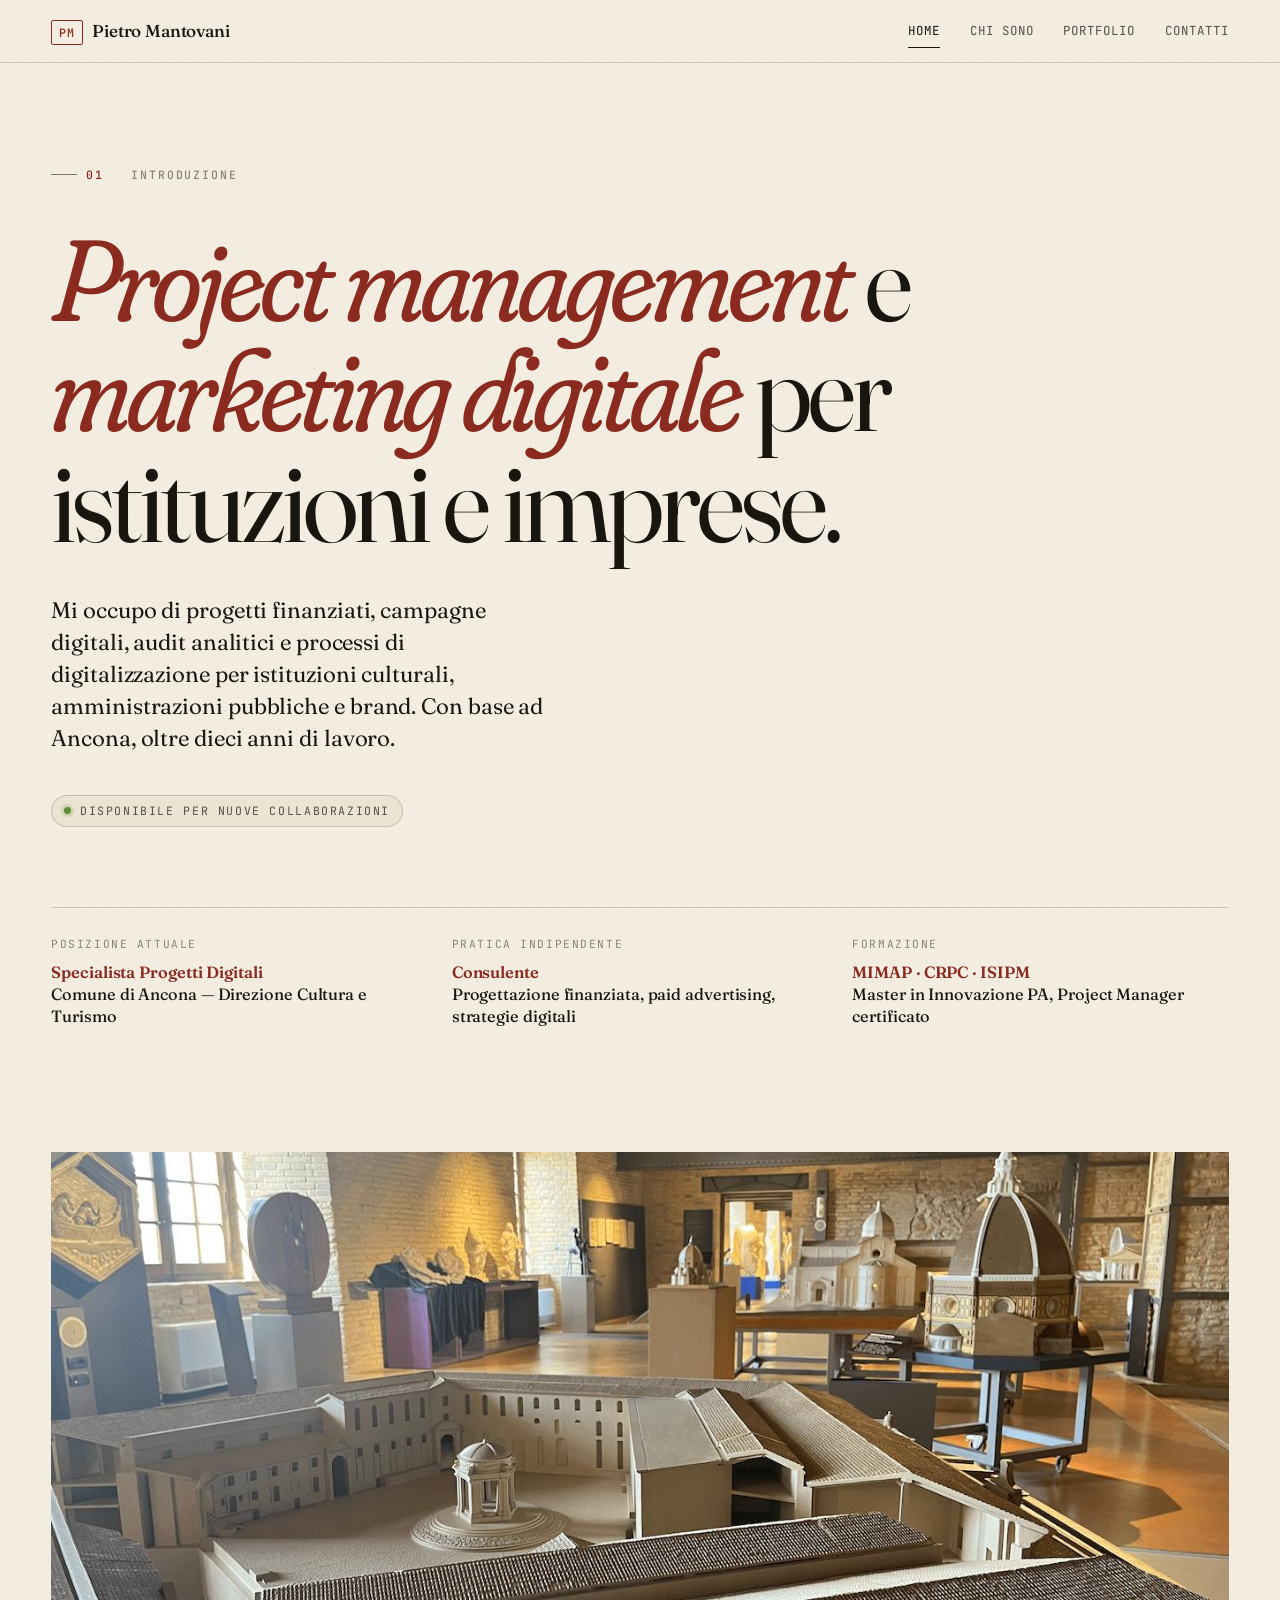
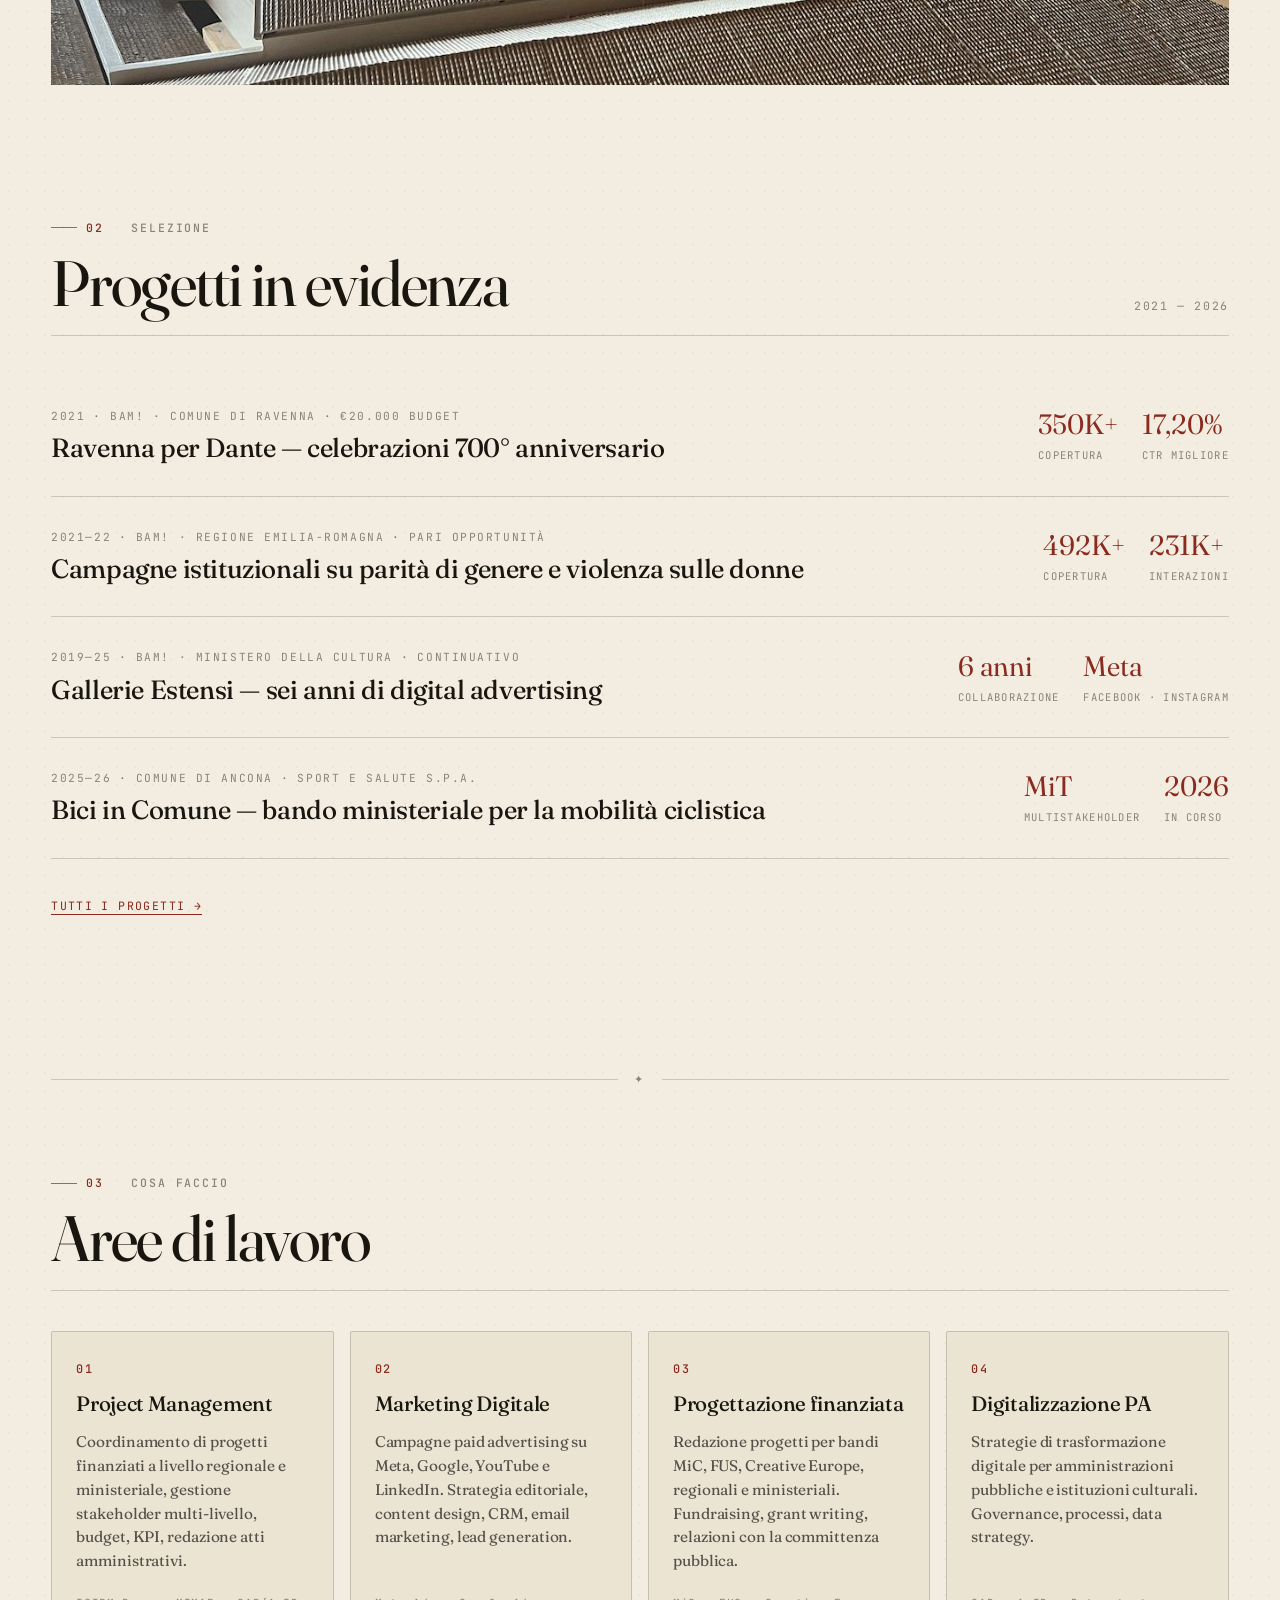
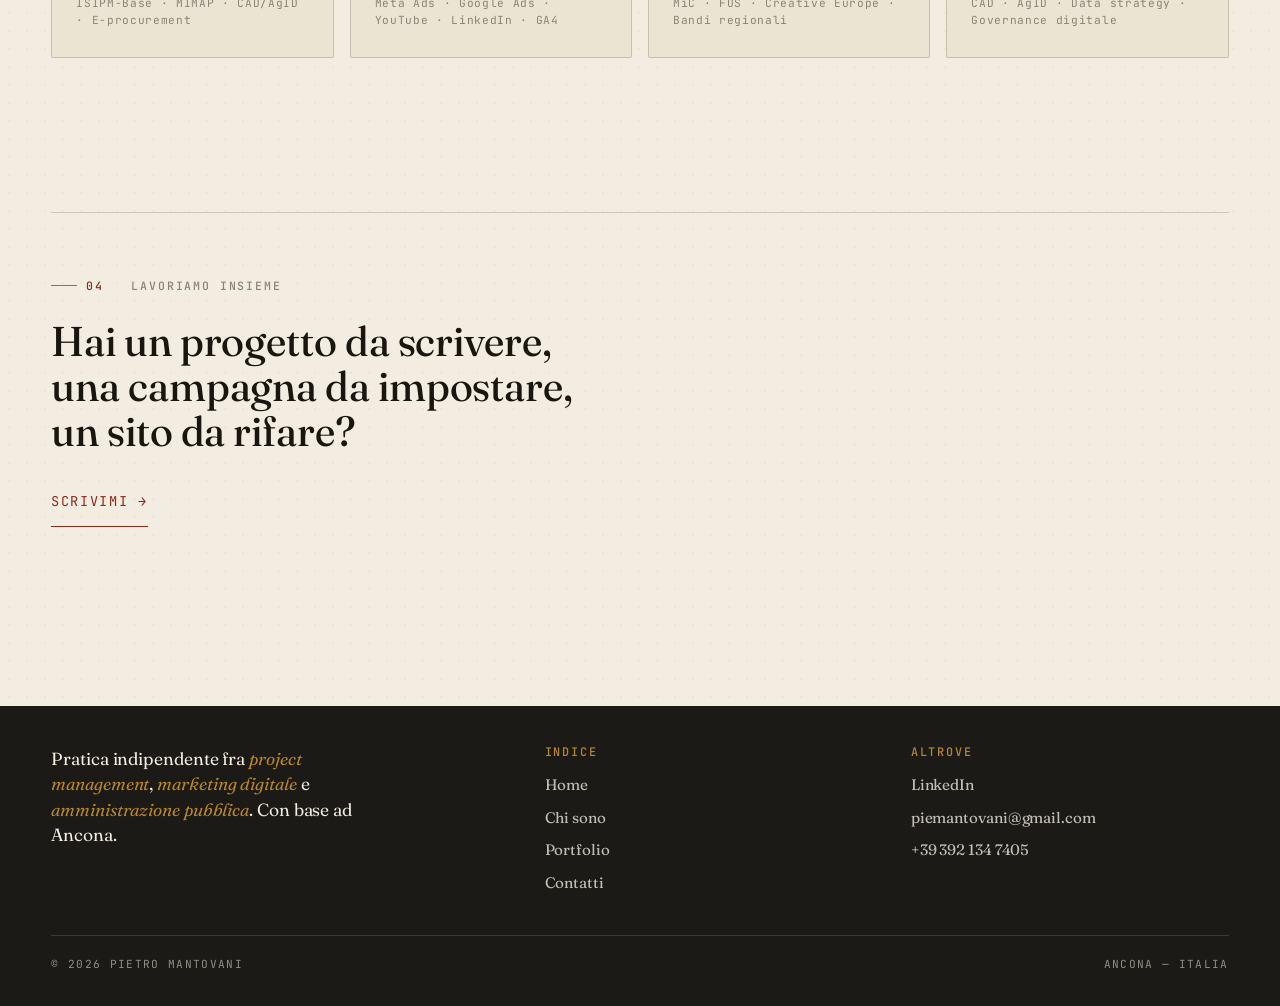
==== index.html @ d6695f5a "Update index.html" ====
<!doctype html>
<html lang="it">
<head>
  <meta charset="utf-8">
  <meta name="viewport" content="width=device-width, initial-scale=1">
  <title>Pietro Mantovani — Project Manager & Digital Marketing</title>
  <meta name="description" content="Project Manager (ISIPM) e specialista di marketing digitale per cultura e amministrazione pubblica. Progetti finanziati, paid advertising, digitalizzazione PA. Base ad Ancona.">
  <meta name="keywords" content="project manager, marketing digitale, progettazione finanziata, digitalizzazione PA, paid advertising, cultura, amministrazione pubblica, Ancona">
  <meta property="og:title" content="Pietro Mantovani — Project Manager & Digital Marketing">
  <meta property="og:description" content="Project management e marketing digitale per cultura e amministrazione pubblica.">
  <meta property="og:type" content="website">
  <link rel="stylesheet" href="style.css">
  <link rel="icon" href="data:image/svg+xml,%3Csvg xmlns='http://www.w3.org/2000/svg' viewBox='0 0 100 100'%3E%3Crect width='100' height='100' fill='%23F2EDE0'/%3E%3Ctext y='75' x='50' text-anchor='middle' font-size='70' font-family='serif' fill='%238B2A1F'%3EP%3C/text%3E%3C/svg%3E">
</head>
<body>

  <header class="site-header">
    <div class="nav-wrap">
      <a class="brand" href="index.html">
        <span class="brand-mark">PM</span>
        Pietro Mantovani
      </a>
      <button class="nav-toggle" aria-expanded="false" aria-controls="nav-list">Menu</button>
      <ul class="nav-list" id="nav-list">
        <li><a href="index.html">Home</a></li>
        <li><a href="chi-sono.html">Chi sono</a></li>
        <li><a href="portfolio.html">Portfolio</a></li>
        <li><a href="contatti.html">Contatti</a></li>
      </ul>
    </div>
  </header>

  <main>
    <section class="shell hero">
      <div class="hero-grid">
        <p class="eyebrow reveal"><span class="num">01</span> &nbsp; Introduzione</p>

        <h1 class="display-xl reveal" data-delay="1">
          <em>Project management</em> e <em>marketing digitale</em> 
          per istituzioni e imprese.
        </h1>

        <p class="lede reveal" data-delay="2">
          Mi occupo di progetti finanziati, campagne digitali, audit analitici
          e processi di digitalizzazione per istituzioni culturali, amministrazioni pubbliche e brand.
          Con base ad Ancona, oltre dieci anni di lavoro.
        </p>

        <div class="reveal" data-delay="3">
          <span class="status">
            <span class="dot" aria-hidden="true"></span>
            Disponibile per nuove collaborazioni
          </span>
        </div>

        <div class="hero-meta reveal" data-delay="4">
          <div class="cell">
            <span class="label">Posizione attuale</span>
            <span class="value">
              <strong>Specialista Progetti Digitali</strong><br>
              Comune di Ancona — Direzione Cultura e Turismo
            </span>
          </div>
          <div class="cell">
            <span class="label">Pratica indipendente</span>
            <span class="value">
              <strong>Consulente</strong><br>
              Progettazione finanziata, paid advertising, strategie digitali
            </span>
          </div>
          <div class="cell">
            <span class="label">Formazione</span>
            <span class="value">
              <strong>MIMAP · CRPC · ISIPM</strong><br>
              Master in Innovazione PA, Project Manager certificato
            </span>
          </div>
        </div>
      </div>
    </section>

    <!-- ADD: banda foto fra hero e progetti -->
    <section class="shell" style="padding-top:0; padding-bottom:0;">
      <figure class="photo-banner reveal">
        <!-- Quando hai la foto vera, sostituisci la <div> qui sotto con:
             <img src="img/ancona-banner.jpg"
                  alt="Ancona"
                  width="1600" height="533"
                  loading="lazy"> -->
        <img src="img/mole.jpg"
                  alt="Mole Vanvitelliana - Museo Omero"
                  width="1600" height="533"
                  loading="lazy">
      </figure>
    </section>
    <!-- /ADD -->

    <section class="shell">
      <div class="section-head reveal">
        <div>
          <p class="eyebrow"><span class="num">02</span> &nbsp; Selezione</p>
          <h2 class="display-l" style="margin-top:0.8rem;">Progetti in evidenza</h2>
        </div>
        <span class="right">2021 — 2026</span>
      </div>

      <div class="highlight-grid">
        <a class="highlight-card reveal" href="portfolio.html#ravenna-dante">
          <div class="info">
            <span class="label-row">
              <span>2021</span>
              <span>BAM! · Comune di Ravenna</span>
              <span>€20.000 budget</span>
            </span>
            <span class="h-title">Ravenna per Dante — celebrazioni 700° anniversario</span>
          </div>
          <div class="nums">
            <div><span class="num">350K+</span><span class="lbl">Copertura</span></div>
            <div><span class="num">17,20%</span><span class="lbl">CTR migliore</span></div>
          </div>
        </a>

        <a class="highlight-card reveal" href="portfolio.html#regione-er">
          <div class="info">
            <span class="label-row">
              <span>2021—22</span>
              <span>BAM! · Regione Emilia-Romagna</span>
              <span>Pari opportunità</span>
            </span>
            <span class="h-title">Campagne istituzionali su parità di genere e violenza sulle donne</span>
          </div>
          <div class="nums">
            <div><span class="num">492K+</span><span class="lbl">Copertura</span></div>
            <div><span class="num">231K+</span><span class="lbl">Interazioni</span></div>
          </div>
        </a>

        <a class="highlight-card reveal" href="portfolio.html#gallerie-estensi">
          <div class="info">
            <span class="label-row">
              <span>2019—25</span>
              <span>BAM! · Ministero della Cultura</span>
              <span>Continuativo</span>
            </span>
            <span class="h-title">Gallerie Estensi — sei anni di digital advertising</span>
          </div>
          <div class="nums">
            <div><span class="num">6&nbsp;anni</span><span class="lbl">Collaborazione</span></div>
            <div><span class="num">Meta</span><span class="lbl">Facebook · Instagram</span></div>
          </div>
        </a>

        <a class="highlight-card reveal" href="portfolio.html#bici-in-comune">
          <div class="info">
            <span class="label-row">
              <span>2025—26</span>
              <span>Comune di Ancona</span>
              <span>Sport e Salute S.p.A.</span>
            </span>
            <span class="h-title">Bici in Comune — bando ministeriale per la mobilità ciclistica</span>
          </div>
          <div class="nums">
            <div><span class="num">MiT</span><span class="lbl">Multistakeholder</span></div>
            <div><span class="num">2026</span><span class="lbl">In corso</span></div>
          </div>
        </a>
      </div>

      <p style="margin-top:2rem;" class="reveal">
        <a href="portfolio.html" class="proj-link">Tutti i progetti →</a>
      </p>
    </section>

    <div class="shell" style="padding-top:0;padding-bottom:0;">
      <div class="rule-ornament"><span>✦</span></div>
    </div>

    <section class="shell" style="padding-top:0;">
      <div class="section-head reveal">
        <div>
          <p class="eyebrow"><span class="num">03</span> &nbsp; Cosa faccio</p>
          <h2 class="display-l" style="margin-top:0.8rem;">Aree di lavoro</h2>
        </div>
      </div>

      <div class="services-grid">
        <article class="service-card reveal">
          <span class="num">01</span>
          <h3>Project Management</h3>
          <p>Coordinamento di progetti finanziati a livello regionale e ministeriale, gestione stakeholder multi-livello, budget, KPI, redazione atti amministrativi.</p>
          <span class="tools">ISIPM-Base · MIMAP · CAD/AgID · E-procurement</span>
        </article>

        <article class="service-card reveal" data-delay="1">
          <span class="num">02</span>
          <h3>Marketing Digitale</h3>
          <p>Campagne paid advertising su Meta, Google, YouTube e LinkedIn. Strategia editoriale, content design, CRM, email marketing, lead generation.</p>
          <span class="tools">Meta Ads · Google Ads · YouTube · LinkedIn · GA4</span>
        </article>

        <article class="service-card reveal" data-delay="2">
          <span class="num">03</span>
          <h3>Progettazione finanziata</h3>
          <p>Redazione progetti per bandi MiC, FUS, Creative Europe, regionali e ministeriali. Fundraising, grant writing, relazioni con la committenza pubblica.</p>
          <span class="tools">MiC · FUS · Creative Europe · Bandi regionali</span>
        </article>

        <article class="service-card reveal" data-delay="3">
          <span class="num">04</span>
          <h3>Digitalizzazione PA</h3>
          <p>Strategie di trasformazione digitale per amministrazioni pubbliche e istituzioni culturali. Governance, processi, data strategy.</p>
          <span class="tools">CAD · AgID · Data strategy · Governance digitale</span>
        </article>
      </div>
    </section>

    <section class="shell">
      <div class="reveal" style="display:flex;flex-direction:column;gap:1.5rem;align-items:flex-start;border-top:1px solid var(--rule);padding-top:clamp(2.5rem,5vw,4rem);">
        <p class="eyebrow"><span class="num">04</span> &nbsp; Lavoriamo insieme</p>
        <p class="display-m" style="max-width:22ch;">Hai un progetto da scrivere, una campagna da impostare, un sito da rifare?</p>
        <a href="contatti.html" class="proj-link" style="font-size:0.85rem;padding:0.85rem 0;">Scrivimi →</a>
      </div>
    </section>
  </main>

  <footer class="site-footer">
    <div class="footer-inner">
      <p class="colophon">
        Pratica indipendente fra <em>project management</em>, <em>marketing digitale</em> e <em>amministrazione pubblica</em>. Con base ad Ancona.
      </p>
      <div>
        <h4>Indice</h4>
        <ul>
          <li><a href="index.html">Home</a></li>
          <li><a href="chi-sono.html">Chi sono</a></li>
          <li><a href="portfolio.html">Portfolio</a></li>
          <li><a href="contatti.html">Contatti</a></li>
        </ul>
      </div>
      <div>
        <h4>Altrove</h4>
        <ul>
          <li><a href="https://www.linkedin.com/in/pietro-mantovani/" target="_blank" rel="noopener">LinkedIn</a></li>
          <li><a href="mailto:piemantovani@gmail.com">piemantovani@gmail.com</a></li>
          <li><a href="tel:+393921347405">+39 392 134 7405</a></li>
        </ul>
      </div>
    </div>
    <div class="foot-bar">
      <span>© <span data-year>2026</span> Pietro Mantovani</span>
      <span>Ancona — Italia</span>
    </div>
  </footer>

  <script src="script.js"></script>

  <!-- Cloudflare Web Analytics --><script defer src='https://static.cloudflareinsights.com/beacon.min.js' data-cf-beacon='{"token": "3e59ce68e0f0406b8a7947e006429fc2"}'></script><!-- End Cloudflare Web Analytics -->
  
</body>
</html>
---- style.css ----
/* =========================================================
   Pietro Mantovani — Portfolio personale
   Stylesheet condiviso
   ========================================================= */

@import url('https://fonts.googleapis.com/css2?family=Fraunces:opsz,wght,SOFT@9..144,300..900,0..100&family=JetBrains+Mono:wght@400;500&display=swap');

:root {
  /* Palette: carta avorio + inchiostro + oxblood + ocra */
  --bg: #F2EDE0;
  --bg-warm: #EBE4D2;
  --bg-deep: #1C1A16;
  --ink: #18160F;
  --ink-soft: #56504A;
  --ink-mute: #8A8378;
  --accent: #8B2A1F;
  --ochre: #B8862F;
  --rule: rgba(24, 22, 15, 0.18);
  --rule-strong: rgba(24, 22, 15, 0.55);

  /* Font stacks */
  --serif: 'Fraunces', 'Times New Roman', Times, serif;
  --mono: 'JetBrains Mono', ui-monospace, 'SF Mono', Menlo, monospace;

  /* Layout */
  --gutter: clamp(1.25rem, 4vw, 3.25rem);
  --max-w: 1320px;
  --max-prose: 38rem;
}

* { box-sizing: border-box; margin: 0; padding: 0; }

html {
  font-size: 16px;
  scroll-behavior: smooth;
  -webkit-text-size-adjust: 100%;
}

body {
  background: var(--bg);
  color: var(--ink);
  font-family: var(--serif);
  font-variation-settings: "opsz" 14, "SOFT" 30;
  font-weight: 400;
  font-size: 1.0625rem;
  line-height: 1.55;
  letter-spacing: -0.005em;
  text-rendering: optimizeLegibility;
  -webkit-font-smoothing: antialiased;
  background-image:
    radial-gradient(rgba(24,22,15,0.04) 1px, transparent 1px);
  background-size: 18px 18px;
  background-position: 0 0;
  overflow-x: hidden;
}

/* Selection */
::selection { background: var(--accent); color: var(--bg); }

/* Links */
a {
  color: inherit;
  text-decoration: none;
  position: relative;
  transition: color 180ms ease;
}
a:focus-visible {
  outline: 2px solid var(--accent);
  outline-offset: 3px;
  border-radius: 2px;
}

/* =========================================================
   Header / Navigation
   ========================================================= */

.site-header {
  position: sticky;
  top: 0;
  z-index: 100;
  background: var(--bg);
  border-bottom: 1px solid var(--rule);
  backdrop-filter: saturate(120%) blur(8px);
}

.nav-wrap {
  max-width: var(--max-w);
  margin: 0 auto;
  padding: 1.1rem var(--gutter);
  display: flex;
  align-items: center;
  justify-content: space-between;
  gap: 2rem;
}

.brand {
  display: inline-flex;
  align-items: baseline;
  gap: 0.6rem;
  font-family: var(--serif);
  font-variation-settings: "opsz" 24, "SOFT" 0;
  font-weight: 500;
  font-size: 1.08rem;
  letter-spacing: -0.01em;
}

.brand .brand-mark {
  font-family: var(--mono);
  font-size: 0.72rem;
  letter-spacing: 0.12em;
  text-transform: uppercase;
  color: var(--accent);
  font-weight: 500;
  padding: 0.15rem 0.4rem;
  border: 1px solid var(--accent);
  border-radius: 2px;
}

.nav-list {
  list-style: none;
  display: flex;
  align-items: center;
  gap: 1.85rem;
  font-family: var(--mono);
  font-size: 0.78rem;
  letter-spacing: 0.08em;
  text-transform: uppercase;
}

.nav-list a {
  color: var(--ink-soft);
  padding: 0.4rem 0;
  position: relative;
}

.nav-list a::after {
  content: "";
  position: absolute;
  left: 0;
  right: 0;
  bottom: -2px;
  height: 1px;
  background: var(--accent);
  transform: scaleX(0);
  transform-origin: left center;
  transition: transform 280ms cubic-bezier(0.4, 0, 0.2, 1);
}

.nav-list a:hover { color: var(--ink); }
.nav-list a:hover::after { transform: scaleX(1); }

.nav-list a.is-active {
  color: var(--ink);
}
.nav-list a.is-active::after {
  transform: scaleX(1);
  background: var(--ink);
}

/* Mobile menu toggle */
.nav-toggle {
  display: none;
  background: transparent;
  border: 1px solid var(--rule-strong);
  border-radius: 2px;
  padding: 0.45rem 0.7rem;
  cursor: pointer;
  font-family: var(--mono);
  font-size: 0.72rem;
  letter-spacing: 0.12em;
  text-transform: uppercase;
  color: var(--ink);
}

@media (max-width: 820px) {
  .nav-toggle { display: inline-flex; }
  .nav-list {
    position: absolute;
    top: 100%;
    right: var(--gutter);
    flex-direction: column;
    align-items: flex-end;
    gap: 0.75rem;
    background: var(--bg);
    border: 1px solid var(--rule);
    padding: 1.25rem 1.5rem;
    border-radius: 2px;
    box-shadow: 0 18px 40px -20px rgba(24,22,15,0.3);
    opacity: 0;
    transform: translateY(-8px);
    pointer-events: none;
    transition: opacity 180ms ease, transform 180ms ease;
  }
  .nav-list.is-open {
    opacity: 1;
    transform: translateY(8px);
    pointer-events: auto;
  }
}

/* =========================================================
   Layout helpers
   ========================================================= */

.shell {
  max-width: var(--max-w);
  margin: 0 auto;
  padding: clamp(2.5rem, 6vw, 5rem) var(--gutter);
}

.eyebrow {
  font-family: var(--mono);
  font-size: 0.72rem;
  letter-spacing: 0.16em;
  text-transform: uppercase;
  color: var(--ink-mute);
  font-weight: 500;
  display: inline-flex;
  align-items: center;
  gap: 0.6rem;
}
.eyebrow .num {
  color: var(--accent);
}
.eyebrow::before {
  content: "";
  width: 1.6rem;
  height: 1px;
  background: var(--rule-strong);
  display: inline-block;
}

/* Section rule with central ornament */
.rule-ornament {
  display: flex;
  align-items: center;
  gap: 1rem;
  margin: clamp(3rem, 6vw, 5rem) 0;
}
.rule-ornament::before,
.rule-ornament::after {
  content: "";
  flex: 1;
  height: 1px;
  background: var(--rule);
}
.rule-ornament span {
  font-family: var(--mono);
  font-size: 0.7rem;
  letter-spacing: 0.18em;
  text-transform: uppercase;
  color: var(--ink-mute);
}

/* =========================================================
   Typography
   ========================================================= */

h1, h2, h3, h4 {
  font-family: var(--serif);
  font-weight: 400;
  font-variation-settings: "opsz" 144, "SOFT" 0;
  line-height: 1.02;
  letter-spacing: -0.025em;
  color: var(--ink);
}

.display-xl {
  font-size: clamp(3.2rem, 9vw, 7.5rem);
  font-variation-settings: "opsz" 144, "SOFT" 0, "wght" 380;
  line-height: 0.96;
  letter-spacing: -0.035em;
}
.display-xl em {
  font-style: italic;
  color: var(--accent);
  font-variation-settings: "opsz" 144, "SOFT" 100, "wght" 380;
}

.display-l {
  font-size: clamp(2.2rem, 5.5vw, 4rem);
  font-variation-settings: "opsz" 96, "wght" 420;
  line-height: 1.02;
}

.display-m {
  font-size: clamp(1.6rem, 3.6vw, 2.6rem);
  font-variation-settings: "opsz" 64, "wght" 450;
  line-height: 1.08;
}

.display-s {
  font-size: clamp(1.25rem, 2.4vw, 1.6rem);
  font-variation-settings: "opsz" 36, "wght" 500;
  line-height: 1.18;
}

.lede {
  font-size: clamp(1.15rem, 1.8vw, 1.4rem);
  font-variation-settings: "opsz" 24, "wght" 380;
  line-height: 1.42;
  color: var(--ink);
  max-width: 36ch;
}

.prose {
  max-width: var(--max-prose);
  font-size: 1.1rem;
  line-height: 1.62;
  color: var(--ink);
}
.prose p + p { margin-top: 1.1em; }
.prose em {
  color: var(--accent);
  font-style: italic;
  font-variation-settings: "SOFT" 100;
}
.prose a {
  border-bottom: 1px solid var(--rule-strong);
}
.prose a:hover {
  color: var(--accent);
  border-bottom-color: var(--accent);
}

.dropcap::first-letter {
  font-family: var(--serif);
  font-variation-settings: "opsz" 144, "wght" 500;
  font-size: 4.2em;
  float: left;
  line-height: 0.9;
  padding: 0.05em 0.08em 0 0;
  color: var(--accent);
}

/* =========================================================
   Hero (home)
   ========================================================= */

.hero {
  padding-top: clamp(3rem, 8vw, 7rem);
  padding-bottom: clamp(3rem, 6vw, 5rem);
  position: relative;
}

.hero-grid {
  display: grid;
  grid-template-columns: 1fr;
  gap: 2.5rem;
}

.hero-title {
  display: flex;
  flex-direction: column;
  gap: 1.25rem;
}

.hero-meta {
  display: grid;
  grid-template-columns: repeat(3, 1fr);
  gap: 1.5rem;
  margin-top: 2.5rem;
  padding-top: 1.75rem;
  border-top: 1px solid var(--rule);
}

.hero-meta .cell {
  display: flex;
  flex-direction: column;
  gap: 0.45rem;
}
.hero-meta .label {
  font-family: var(--mono);
  font-size: 0.7rem;
  letter-spacing: 0.14em;
  text-transform: uppercase;
  color: var(--ink-mute);
}
.hero-meta .value {
  font-size: 1.02rem;
  font-variation-settings: "opsz" 18, "wght" 450;
  line-height: 1.35;
}
.hero-meta .value strong {
  color: var(--accent);
  font-variation-settings: "wght" 600;
}

@media (max-width: 640px) {
  .hero-meta {
    grid-template-columns: 1fr;
    gap: 1.1rem;
  }
}

/* Status pill */
.status {
  display: inline-flex;
  align-items: center;
  gap: 0.55rem;
  font-family: var(--mono);
  font-size: 0.72rem;
  letter-spacing: 0.14em;
  text-transform: uppercase;
  color: var(--ink-soft);
  padding: 0.4rem 0.75rem;
  background: var(--bg-warm);
  border: 1px solid var(--rule);
  border-radius: 999px;
  width: fit-content;
}
.status .dot {
  width: 7px;
  height: 7px;
  border-radius: 50%;
  background: #5e8c3a;
  box-shadow: 0 0 0 3px rgba(94, 140, 58, 0.18);
  animation: pulse 2.4s ease-in-out infinite;
}
@keyframes pulse {
  0%, 100% { opacity: 1; }
  50% { opacity: 0.55; }
}

/* =========================================================
   Cards / Lists / Index
   ========================================================= */

.section-head {
  display: flex;
  align-items: flex-end;
  justify-content: space-between;
  gap: 2rem;
  margin-bottom: 2.5rem;
  padding-bottom: 1.25rem;
  border-bottom: 1px solid var(--rule);
}
.section-head .right {
  font-family: var(--mono);
  font-size: 0.72rem;
  letter-spacing: 0.14em;
  text-transform: uppercase;
  color: var(--ink-mute);
}

/* Project / Writing index list */
.index-list {
  list-style: none;
  display: grid;
  grid-template-columns: 1fr;
}

.index-item {
  display: grid;
  grid-template-columns: 6rem 1fr auto;
  gap: 2rem;
  align-items: baseline;
  padding: 1.6rem 0;
  border-bottom: 1px solid var(--rule);
  transition: background 220ms ease, padding 220ms ease;
  position: relative;
}

.index-item:hover {
  background: var(--bg-warm);
  padding-left: 1rem;
  padding-right: 1rem;
}

.index-item .year {
  font-family: var(--mono);
  font-size: 0.82rem;
  letter-spacing: 0.06em;
  color: var(--ink-mute);
}

.index-item .body { display: flex; flex-direction: column; gap: 0.35rem; }
.index-item .title {
  font-family: var(--serif);
  font-size: clamp(1.25rem, 2vw, 1.55rem);
  font-variation-settings: "opsz" 36, "wght" 450;
  line-height: 1.18;
  letter-spacing: -0.015em;
}
.index-item:hover .title { color: var(--accent); }

.index-item .meta {
  font-family: var(--mono);
  font-size: 0.74rem;
  letter-spacing: 0.1em;
  text-transform: uppercase;
  color: var(--ink-mute);
  display: flex;
  flex-wrap: wrap;
  gap: 0.5rem;
}
.index-item .meta span:not(:last-child)::after {
  content: "·";
  margin-left: 0.5rem;
  color: var(--rule-strong);
}

.index-item .arrow {
  font-family: var(--mono);
  font-size: 1rem;
  color: var(--ink-mute);
  transition: transform 220ms ease, color 220ms ease;
}
.index-item:hover .arrow {
  transform: translateX(6px);
  color: var(--accent);
}

@media (max-width: 640px) {
  .index-item {
    grid-template-columns: 1fr;
    gap: 0.4rem;
  }
  .index-item .arrow { display: none; }
  .index-item:hover { padding-left: 0.5rem; padding-right: 0.5rem; }
}

/* =========================================================
   Two-column editorial layout (chi sono)
   ========================================================= */

.editorial {
  display: grid;
  grid-template-columns: 1fr;
  gap: clamp(2.5rem, 5vw, 4rem);
}
@media (min-width: 900px) {
  .editorial { grid-template-columns: 1fr 1.4fr; }
  .editorial-sidebar {
    position: sticky;
    top: 6rem;
    align-self: start;
    max-height: calc(100vh - 7rem);
    overflow-y: auto;
    /* scrollbar sottile e discreta */
    scrollbar-width: thin;
    scrollbar-color: var(--rule-strong) transparent;
  }
  /* webkit (Chrome/Safari) */
  .editorial-sidebar::-webkit-scrollbar { width: 6px; }
  .editorial-sidebar::-webkit-scrollbar-thumb {
    background: var(--rule-strong);
    border-radius: 3px;
  }
  .editorial-sidebar::-webkit-scrollbar-track { background: transparent; }
}

.fact-list {
  list-style: none;
  display: grid;
  grid-template-columns: 1fr;
  gap: 0;
}
.fact-list li {
  display: grid;
  grid-template-columns: 5rem 1fr;
  gap: 1rem;
  padding: 0.85rem 0;
  border-bottom: 1px solid var(--rule);
  align-items: baseline;
}
.fact-list li:first-child { border-top: 1px solid var(--rule); }
.fact-list .k {
  font-family: var(--mono);
  font-size: 0.72rem;
  letter-spacing: 0.12em;
  text-transform: uppercase;
  color: var(--ink-mute);
}
.fact-list .v {
  font-size: 1rem;
  font-variation-settings: "opsz" 18, "wght" 420;
  line-height: 1.35;
}

/* Timeline */
.timeline {
  list-style: none;
  display: grid;
  gap: 0;
  margin-top: 2rem;
}
.timeline li {
  display: grid;
  grid-template-columns: 7rem 1fr;
  gap: 1.5rem;
  padding: 1.2rem 0;
  border-bottom: 1px solid var(--rule);
  position: relative;
}
.timeline li:first-child { border-top: 1px solid var(--rule); }
.timeline .when {
  font-family: var(--mono);
  font-size: 0.78rem;
  letter-spacing: 0.06em;
  color: var(--ink-mute);
}
.timeline .what {
  font-size: 1.02rem;
  font-variation-settings: "opsz" 18, "wght" 430;
  line-height: 1.4;
}
.timeline .what em {
  color: var(--accent);
  font-style: italic;
  font-variation-settings: "SOFT" 100;
}
.timeline .what .role {
  display: block;
  font-family: var(--mono);
  font-size: 0.72rem;
  letter-spacing: 0.1em;
  text-transform: uppercase;
  color: var(--ink-mute);
  margin-top: 0.2rem;
}

@media (max-width: 640px) {
  .timeline li { grid-template-columns: 1fr; gap: 0.3rem; }
}

/* =========================================================
   Contact page
   ========================================================= */

.contact-grid {
  display: grid;
  grid-template-columns: 1fr;
  gap: 3rem;
  margin-top: 3rem;
}
@media (min-width: 800px) {
  .contact-grid { grid-template-columns: 1.3fr 1fr; }
}

.contact-links {
  list-style: none;
  display: grid;
  gap: 0;
}
.contact-links li {
  padding: 1.4rem 0;
  border-bottom: 1px solid var(--rule);
}
.contact-links li:first-child { border-top: 1px solid var(--rule); }
.contact-links a {
  display: flex;
  align-items: baseline;
  justify-content: space-between;
  gap: 1rem;
}
.contact-links .label {
  font-family: var(--mono);
  font-size: 0.74rem;
  letter-spacing: 0.14em;
  text-transform: uppercase;
  color: var(--ink-mute);
  flex: 0 0 auto;
  min-width: 7rem;
}
.contact-links .handle {
  font-family: var(--serif);
  font-size: clamp(1.1rem, 2vw, 1.45rem);
  font-variation-settings: "opsz" 36, "wght" 450;
  letter-spacing: -0.01em;
  line-height: 1.2;
  text-align: right;
  transition: color 200ms ease;
}
.contact-links a:hover .handle { color: var(--accent); }

/* =========================================================
   Footer
   ========================================================= */

.site-footer {
  margin-top: clamp(4rem, 8vw, 7rem);
  padding: 2.5rem var(--gutter) 2rem;
  background: var(--bg-deep);
  color: var(--bg);
}
.footer-inner {
  max-width: var(--max-w);
  margin: 0 auto;
  display: grid;
  grid-template-columns: 1fr;
  gap: 2rem;
}
@media (min-width: 700px) {
  .footer-inner {
    grid-template-columns: 1.4fr 1fr 1fr;
    gap: 3rem;
  }
}

.site-footer .colophon {
  font-family: var(--serif);
  font-variation-settings: "opsz" 24, "wght" 380;
  font-size: 1.1rem;
  line-height: 1.45;
  max-width: 28ch;
  color: var(--bg);
}
.site-footer .colophon em {
  color: var(--ochre);
  font-style: italic;
}

.site-footer h4 {
  font-family: var(--mono);
  font-size: 0.74rem;
  letter-spacing: 0.16em;
  text-transform: uppercase;
  color: var(--ochre);
  font-weight: 500;
  margin-bottom: 0.8rem;
}
.site-footer ul { list-style: none; display: grid; gap: 0.4rem; }
.site-footer ul a {
  font-size: 0.95rem;
  color: rgba(242, 237, 224, 0.78);
  border-bottom: 1px solid transparent;
  padding-bottom: 1px;
  transition: color 160ms ease, border-color 160ms ease;
}
.site-footer ul a:hover {
  color: var(--bg);
  border-bottom-color: var(--ochre);
}

.foot-bar {
  max-width: var(--max-w);
  margin: 2.5rem auto 0;
  padding-top: 1.25rem;
  border-top: 1px solid rgba(242, 237, 224, 0.15);
  display: flex;
  justify-content: space-between;
  flex-wrap: wrap;
  gap: 1rem;
  font-family: var(--mono);
  font-size: 0.7rem;
  letter-spacing: 0.12em;
  text-transform: uppercase;
  color: rgba(242, 237, 224, 0.55);
}

/* =========================================================
   Animations on enter
   ========================================================= */

.reveal {
  opacity: 0;
  transform: translateY(14px);
  transition: opacity 700ms cubic-bezier(0.22, 1, 0.36, 1), transform 700ms cubic-bezier(0.22, 1, 0.36, 1);
}
.reveal.is-in {
  opacity: 1;
  transform: translateY(0);
}
.reveal[data-delay="1"] { transition-delay: 80ms; }
.reveal[data-delay="2"] { transition-delay: 160ms; }
.reveal[data-delay="3"] { transition-delay: 240ms; }
.reveal[data-delay="4"] { transition-delay: 320ms; }
.reveal[data-delay="5"] { transition-delay: 400ms; }

@media (prefers-reduced-motion: reduce) {
  *, *::before, *::after {
    animation-duration: 0.01ms !important;
    animation-iteration-count: 1 !important;
    transition-duration: 0.01ms !important;
  }
  .reveal { opacity: 1; transform: none; }
}

/* =========================================================
   Tag pill (used on portfolio filters)
   ========================================================= */

.tag-row {
  display: flex;
  flex-wrap: wrap;
  gap: 0.5rem;
  margin: 1.5rem 0 2.5rem;
}
.tag {
  font-family: var(--mono);
  font-size: 0.72rem;
  letter-spacing: 0.12em;
  text-transform: uppercase;
  padding: 0.35rem 0.7rem;
  background: transparent;
  border: 1px solid var(--rule-strong);
  border-radius: 999px;
  color: var(--ink-soft);
  cursor: pointer;
  transition: background 160ms ease, color 160ms ease, border-color 160ms ease;
}
.tag:hover { color: var(--ink); border-color: var(--ink); }
.tag.is-on {
  background: var(--ink);
  color: var(--bg);
  border-color: var(--ink);
}

/* =========================================================
   Expandable project cards (<details>)
   ========================================================= */

.proj-card {
  border-bottom: 1px solid var(--rule);
  transition: background 220ms ease;
}
.proj-card[open] {
  background: var(--bg-warm);
}

.proj-summary {
  display: grid;
  grid-template-columns: 7rem 1fr auto auto;
  gap: 1.5rem;
  align-items: baseline;
  padding: 1.5rem 0.5rem;
  cursor: pointer;
  list-style: none;
  position: relative;
  transition: padding 220ms ease;
}
.proj-summary::-webkit-details-marker { display: none; }
.proj-summary::marker { display: none; }

.proj-card[open] .proj-summary {
  padding-left: 1rem;
  padding-right: 1rem;
}

.proj-summary:hover .proj-title { color: var(--accent); }

.proj-year {
  font-family: var(--mono);
  font-size: 0.82rem;
  letter-spacing: 0.06em;
  color: var(--ink-mute);
  white-space: nowrap;
}

.proj-title {
  font-family: var(--serif);
  font-size: clamp(1.1rem, 1.7vw, 1.35rem);
  font-variation-settings: "opsz" 36, "wght" 450;
  line-height: 1.2;
  letter-spacing: -0.015em;
  transition: color 200ms ease;
}

.proj-budget {
  font-family: var(--mono);
  font-size: 0.72rem;
  letter-spacing: 0.08em;
  color: var(--ink-mute);
  padding: 0.25rem 0.55rem;
  border: 1px solid var(--rule-strong);
  border-radius: 999px;
  white-space: nowrap;
}

.proj-toggle {
  width: 1.7rem;
  height: 1.7rem;
  border: 1px solid var(--rule-strong);
  border-radius: 50%;
  position: relative;
  flex-shrink: 0;
  transition: background 240ms ease, border-color 240ms ease, transform 240ms ease;
}
.proj-toggle::before,
.proj-toggle::after {
  content: "";
  position: absolute;
  top: 50%;
  left: 50%;
  background: var(--ink);
  transition: opacity 240ms ease, background 240ms ease;
}
.proj-toggle::before {
  width: 11px;
  height: 1px;
  transform: translate(-50%, -50%);
}
.proj-toggle::after {
  width: 1px;
  height: 11px;
  transform: translate(-50%, -50%);
}
.proj-card[open] .proj-toggle {
  background: var(--accent);
  border-color: var(--accent);
}
.proj-card[open] .proj-toggle::before {
  background: var(--bg);
}
.proj-card[open] .proj-toggle::after {
  opacity: 0;
}

.proj-content {
  padding: 0.25rem 1rem 1.75rem 8.5rem;
  display: grid;
  gap: 1.25rem;
  animation: slideDown 0.35s cubic-bezier(0.22, 1, 0.36, 1);
}

@keyframes slideDown {
  from { opacity: 0; transform: translateY(-6px); }
  to   { opacity: 1; transform: translateY(0); }
}

.proj-meta-grid {
  display: grid;
  grid-template-columns: repeat(auto-fit, minmax(140px, 1fr));
  gap: 1.25rem 2rem;
  padding: 1.1rem 0;
  border-top: 1px solid var(--rule);
  border-bottom: 1px solid var(--rule);
}
.proj-meta-grid .k {
  font-family: var(--mono);
  font-size: 0.7rem;
  letter-spacing: 0.12em;
  text-transform: uppercase;
  color: var(--ink-mute);
  display: block;
  margin-bottom: 0.25rem;
}
.proj-meta-grid .v {
  font-size: 0.95rem;
  font-variation-settings: "opsz" 16, "wght" 430;
  line-height: 1.35;
}

.proj-desc {
  max-width: 62ch;
  font-size: 1rem;
  line-height: 1.62;
  color: var(--ink);
}
.proj-desc + .proj-desc { margin-top: 0.6rem; }
.proj-desc em {
  color: var(--accent);
  font-style: italic;
  font-variation-settings: "SOFT" 80;
}
.proj-desc strong {
  font-variation-settings: "wght" 550;
  color: var(--ink);
}

.proj-kpi {
  display: grid;
  grid-template-columns: repeat(auto-fit, minmax(110px, 1fr));
  gap: 0;
  border-top: 1px solid var(--rule-strong);
  margin-top: 0.25rem;
}
.proj-kpi > div {
  padding: 1.1rem 1rem 0.5rem 0;
  border-right: 1px solid var(--rule);
}
.proj-kpi > div:last-child { border-right: 0; }
.proj-kpi .num {
  font-family: var(--serif);
  font-variation-settings: "opsz" 72, "wght" 380;
  font-size: clamp(1.45rem, 2.6vw, 1.9rem);
  display: block;
  color: var(--accent);
  line-height: 1;
  letter-spacing: -0.02em;
}
.proj-kpi .lbl {
  font-family: var(--mono);
  font-size: 0.68rem;
  letter-spacing: 0.12em;
  text-transform: uppercase;
  color: var(--ink-mute);
  display: block;
  margin-top: 0.5rem;
}

.proj-link {
  font-family: var(--mono);
  font-size: 0.72rem;
  letter-spacing: 0.12em;
  text-transform: uppercase;
  color: var(--accent);
  border-bottom: 1px solid var(--accent);
  padding-bottom: 1px;
  width: fit-content;
}

@media (max-width: 700px) {
  .proj-summary {
    grid-template-columns: 1fr auto;
    grid-template-rows: auto auto;
    gap: 0.5rem 1rem;
    padding: 1.25rem 0.25rem;
  }
  .proj-year { grid-column: 1 / 2; grid-row: 1; }
  .proj-budget { display: none; }
  .proj-title { grid-column: 1 / 3; grid-row: 2; }
  .proj-toggle { grid-column: 2; grid-row: 1; }
  .proj-card[open] .proj-summary { padding-left: 0.5rem; padding-right: 0.5rem; }
  .proj-content { padding: 0.25rem 0.5rem 1.5rem 0.5rem; }
  .proj-meta-grid { grid-template-columns: 1fr 1fr; }
}

/* =========================================================
   Experience section (CV-style grouping)
   ========================================================= */

.exp-section {
  margin-top: clamp(3rem, 5vw, 4.5rem);
}

.exp-header {
  display: grid;
  gap: 0.5rem;
  margin-bottom: 1rem;
  padding-bottom: 1.25rem;
  border-bottom: 2px solid var(--ink);
}
.exp-header .where {
  font-family: var(--serif);
  font-variation-settings: "opsz" 60, "wght" 500;
  font-size: clamp(1.55rem, 3vw, 2.1rem);
  line-height: 1.1;
  letter-spacing: -0.022em;
}
.exp-header .where em {
  font-style: italic;
  color: var(--accent);
  font-variation-settings: "SOFT" 100, "wght" 500;
}
.exp-header .role-bar {
  font-family: var(--mono);
  font-size: 0.74rem;
  letter-spacing: 0.12em;
  text-transform: uppercase;
  color: var(--ink-mute);
  display: flex;
  gap: 0.6rem;
  flex-wrap: wrap;
}
.exp-header .role-bar span:not(:last-child)::after {
  content: " · ";
  color: var(--rule-strong);
  margin-left: 0.6rem;
}
.exp-summary {
  font-size: 1rem;
  line-height: 1.55;
  color: var(--ink-soft);
  max-width: 62ch;
  margin: 0.5rem 0 1.25rem;
}

/* =========================================================
   Services grid (Cosa faccio)
   ========================================================= */

.services-grid {
  display: grid;
  grid-template-columns: 1fr;
  gap: 1rem;
  margin-top: 2.5rem;
}
@media (min-width: 720px) {
  .services-grid { grid-template-columns: repeat(2, 1fr); }
}
@media (min-width: 1100px) {
  .services-grid { grid-template-columns: repeat(4, 1fr); }
}

.service-card {
  background: var(--bg-warm);
  border: 1px solid var(--rule);
  padding: 1.75rem 1.5rem;
  display: flex;
  flex-direction: column;
  gap: 0.85rem;
  border-radius: 2px;
  transition: background 220ms ease, transform 220ms ease, border-color 220ms ease;
  position: relative;
  overflow: hidden;
}
.service-card::before {
  content: "";
  position: absolute;
  inset: 0 auto auto 0;
  width: 100%;
  height: 2px;
  background: var(--accent);
  transform: scaleX(0);
  transform-origin: left;
  transition: transform 320ms cubic-bezier(0.22, 1, 0.36, 1);
}
.service-card:hover {
  background: var(--bg);
  transform: translateY(-2px);
  border-color: var(--rule-strong);
}
.service-card:hover::before { transform: scaleX(1); }

.service-card .num {
  font-family: var(--mono);
  font-size: 0.74rem;
  letter-spacing: 0.14em;
  color: var(--accent);
  font-weight: 500;
}
.service-card h3 {
  font-family: var(--serif);
  font-variation-settings: "opsz" 36, "wght" 470;
  font-size: 1.3rem;
  line-height: 1.18;
  letter-spacing: -0.015em;
}
.service-card p {
  font-size: 0.96rem;
  line-height: 1.55;
  color: var(--ink-soft);
}
.service-card .tools {
  margin-top: auto;
  padding-top: 0.5rem;
  font-family: var(--mono);
  font-size: 0.7rem;
  letter-spacing: 0.06em;
  color: var(--ink-mute);
  line-height: 1.55;
}

/* =========================================================
   Highlight cards on home (projects with metrics inline)
   ========================================================= */

.highlight-grid {
  display: grid;
  grid-template-columns: 1fr;
  gap: 0;
}

.highlight-card {
  display: grid;
  grid-template-columns: 1fr auto;
  gap: 1rem 2rem;
  padding: 2rem 0;
  border-bottom: 1px solid var(--rule);
  align-items: end;
  transition: padding 240ms ease;
}
.highlight-card:hover {
  padding-left: 1rem;
  padding-right: 1rem;
  background: var(--bg-warm);
}
.highlight-card .info { display: flex; flex-direction: column; gap: 0.45rem; }
.highlight-card .label-row {
  font-family: var(--mono);
  font-size: 0.7rem;
  letter-spacing: 0.14em;
  text-transform: uppercase;
  color: var(--ink-mute);
  display: flex;
  gap: 0.5rem;
}
.highlight-card .label-row span:not(:last-child)::after {
  content: "·";
  margin-left: 0.5rem;
  color: var(--rule-strong);
}
.highlight-card .h-title {
  font-family: var(--serif);
  font-variation-settings: "opsz" 48, "wght" 460;
  font-size: clamp(1.3rem, 2.2vw, 1.65rem);
  line-height: 1.18;
  letter-spacing: -0.015em;
}
.highlight-card:hover .h-title { color: var(--accent); }
.highlight-card .nums {
  display: flex;
  gap: 1.5rem;
  align-items: baseline;
}
.highlight-card .nums .num {
  font-family: var(--serif);
  font-variation-settings: "opsz" 72, "wght" 380;
  font-size: clamp(1.4rem, 2.4vw, 1.75rem);
  color: var(--accent);
  line-height: 1;
}
.highlight-card .nums .lbl {
  display: block;
  font-family: var(--mono);
  font-size: 0.66rem;
  letter-spacing: 0.12em;
  text-transform: uppercase;
  color: var(--ink-mute);
  margin-top: 0.35rem;
}

@media (max-width: 700px) {
  .highlight-card {
    grid-template-columns: 1fr;
    gap: 1rem;
  }
  .highlight-card .nums { gap: 1.25rem; }
}

/* Quote */
.pullquote {
  font-family: var(--serif);
  font-variation-settings: "opsz" 96, "wght" 380, "SOFT" 100;
  font-style: italic;
  font-size: clamp(1.4rem, 2.6vw, 1.9rem);
  line-height: 1.28;
  letter-spacing: -0.015em;
  color: var(--ink);
  max-width: 30ch;
  margin: 2.5rem 0;
  padding-left: 1.25rem;
  border-left: 2px solid var(--accent);
}
.pullquote cite {
  display: block;
  margin-top: 0.8rem;
  font-style: normal;
  font-family: var(--mono);
  font-size: 0.72rem;
  letter-spacing: 0.14em;
  text-transform: uppercase;
  color: var(--ink-mute);
}

/* =========================================================
   Contenitori foto + placeholder
   ========================================================= */

/* Placeholder generico per immagini non ancora caricate.
   Quando sostituisci la <div class="ph-img"> con un <img>, questi stili
   restano inattivi e si applicano gli stili specifici del contenitore. */
.ph-img {
  width: 100%;
  background:
    repeating-linear-gradient(
      135deg,
      var(--bg-warm),
      var(--bg-warm) 14px,
      var(--bg) 14px,
      var(--bg) 28px
    );
  border: 1px dashed var(--rule-strong);
  border-radius: 2px;
  display: flex;
  align-items: center;
  justify-content: center;
}
.ph-img::before {
  content: attr(data-label);
  font-family: var(--mono);
  font-size: 0.72rem;
  letter-spacing: 0.14em;
  text-transform: uppercase;
  color: var(--accent);
  padding: 0.45rem 0.85rem;
  background: var(--bg);
  border: 1px solid var(--rule-strong);
  border-radius: 2px;
  white-space: nowrap;
}

/* Ritratto in cima alla sidebar di Chi sono */
.portrait {
  margin: 0 0 2rem 0;
}
.portrait .ph-img,
.portrait img {
  width: 100%;
  height: auto;
  aspect-ratio: 4 / 5;
  object-fit: cover;
  display: block;
}

/* Banda foto in home, fra hero e progetti */
.photo-banner {
  margin: clamp(2rem, 4vw, 3rem) 0;
}
.photo-banner .ph-img,
.photo-banner img {
  width: 100%;
  aspect-ratio: 21 / 7;
  object-fit: cover;
  display: block;
}

/* Foto dentro le card di portfolio (FIX) */
.proj-photo {
  width: 100%;
  max-width: 640px;
  margin: 0 0 1.25rem 0;
  overflow: hidden;
  border-radius: 2px;
  background: var(--bg-warm);
}
.proj-photo .ph-img,
.proj-photo img {
  display: block;
  width: 100%;
  height: auto;
  aspect-ratio: 16 / 9;
  object-fit: cover;
}

/* Cintura di sicurezza: nessuna immagine deve mai sforare la card */
.proj-card img,
.proj-card .ph-img {
  max-width: 100%;
  height: auto;
  display: block;
}

/* Mobile: la foto occupa tutta la larghezza disponibile della card */
@media (max-width: 700px) {
  .proj-photo { max-width: 100%; }
}

.proj-content {
  grid-template-columns: minmax(0, 1fr);
}

.portrait {
  margin: 0 0 2rem 0;
  max-width: 460px;
}

@media (max-width: 899px) {
  .editorial-sidebar .portrait img,
  .editorial-sidebar .portrait .ph-img {
    aspect-ratio: 1 / 1;
    height: auto;
  }
}
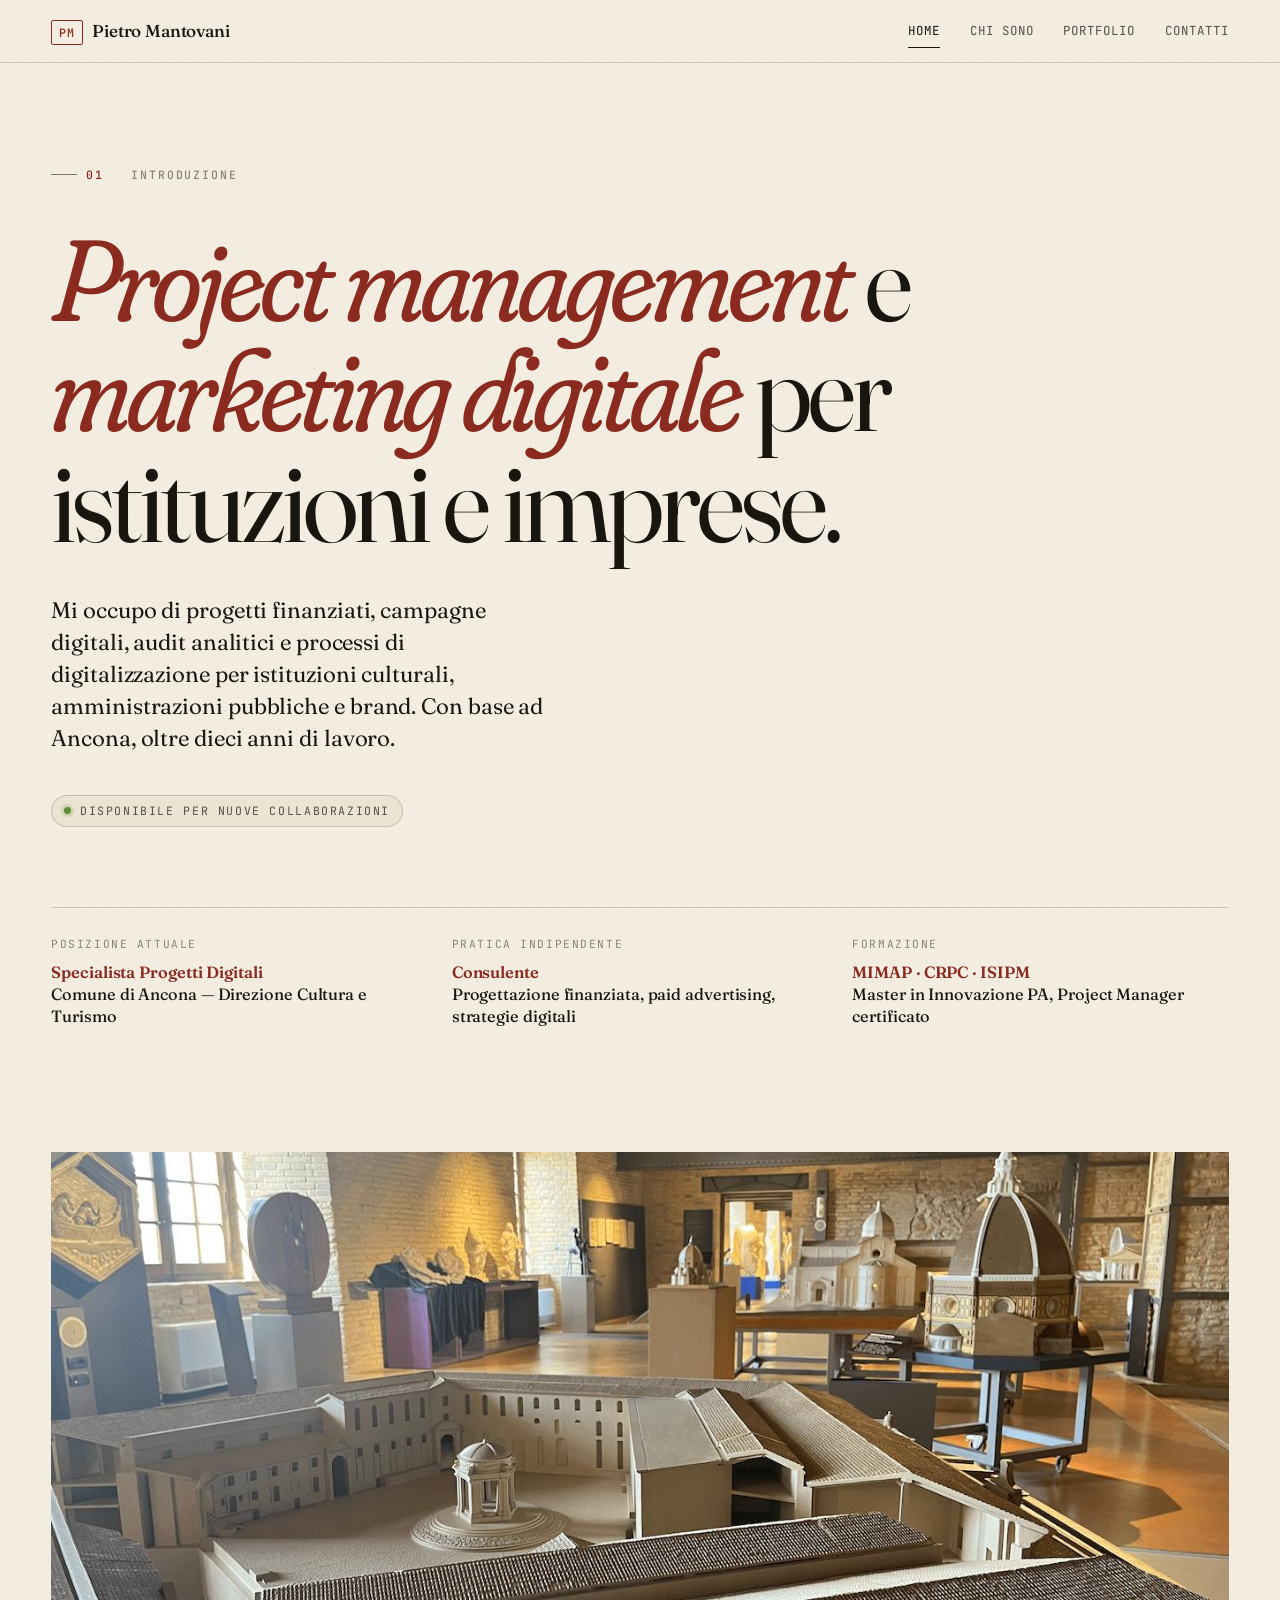
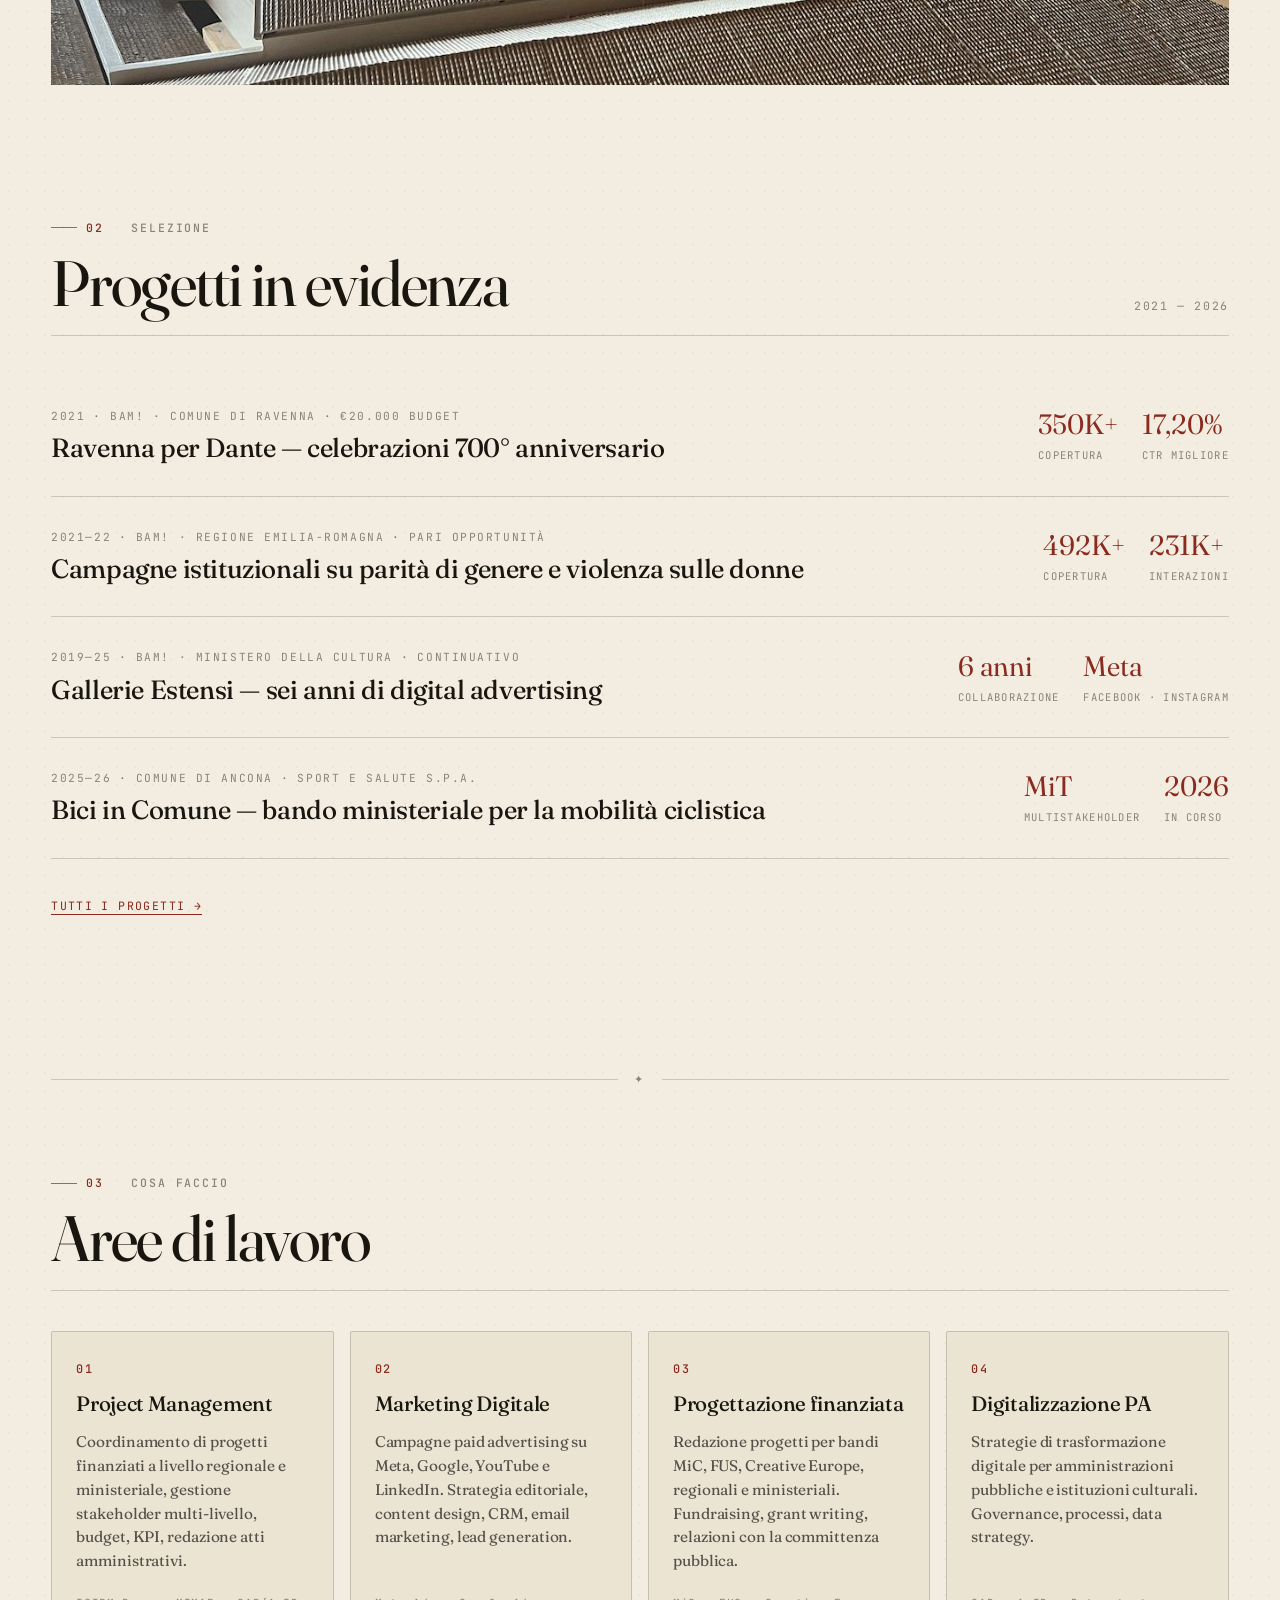
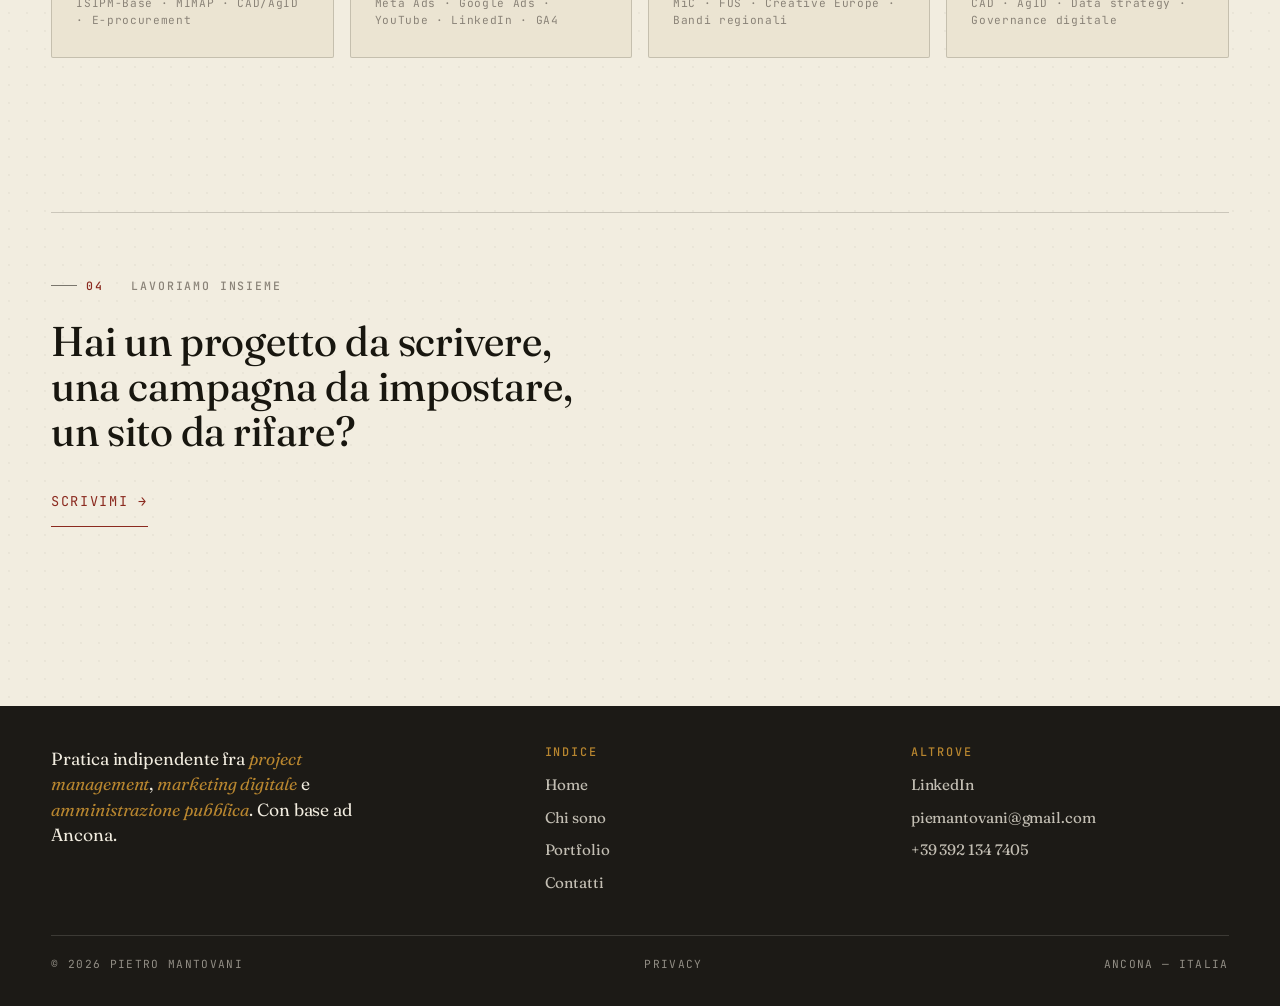
==== commit cabf2c87: "Update index.html" ====
--- a/index.html
+++ b/index.html
@@ -223,34 +223,35 @@
     </section>
   </main>
 
-  <footer class="site-footer">
-    <div class="footer-inner">
-      <p class="colophon">
-        Pratica indipendente fra <em>project management</em>, <em>marketing digitale</em> e <em>amministrazione pubblica</em>. Con base ad Ancona.
-      </p>
-      <div>
-        <h4>Indice</h4>
-        <ul>
-          <li><a href="index.html">Home</a></li>
-          <li><a href="chi-sono.html">Chi sono</a></li>
-          <li><a href="portfolio.html">Portfolio</a></li>
-          <li><a href="contatti.html">Contatti</a></li>
-        </ul>
-      </div>
-      <div>
-        <h4>Altrove</h4>
-        <ul>
-          <li><a href="https://www.linkedin.com/in/pietro-mantovani/" target="_blank" rel="noopener">LinkedIn</a></li>
-          <li><a href="mailto:piemantovani@gmail.com">piemantovani@gmail.com</a></li>
-          <li><a href="tel:+393921347405">+39 392 134 7405</a></li>
-        </ul>
-      </div>
-    </div>
-    <div class="foot-bar">
-      <span>© <span data-year>2026</span> Pietro Mantovani</span>
-      <span>Ancona — Italia</span>
-    </div>
-  </footer>
+ <footer class="site-footer">
+  <div class="footer-inner">
+    <p class="colophon">
+      Pratica indipendente fra <em>project management</em>, <em>marketing digitale</em> e <em>amministrazione pubblica</em>. Con base ad Ancona.
+    </p>
+    <div>
+      <h4>Indice</h4>
+      <ul>
+        <li><a href="index.html">Home</a></li>
+        <li><a href="chi-sono.html">Chi sono</a></li>
+        <li><a href="portfolio.html">Portfolio</a></li>
+        <li><a href="contatti.html">Contatti</a></li>
+      </ul>
+    </div>
+    <div>
+      <h4>Altrove</h4>
+      <ul>
+        <li><a href="https://www.linkedin.com/in/pietro-mantovani/" target="_blank" rel="noopener">LinkedIn</a></li>
+        <li><a href="mailto:piemantovani@gmail.com">piemantovani@gmail.com</a></li>
+        <li><a href="tel:+393921347405">+39 392 134 7405</a></li>
+      </ul>
+    </div>
+  </div>
+  <div class="foot-bar">
+    <span>© <span data-year>2026</span> Pietro Mantovani</span>
+    <span><a href="contatti.html#privacy">Privacy</a></span>
+    <span>Ancona — Italia</span>
+  </div>
+</footer>
 
   <script src="script.js"></script>
 
--- a/style.css
+++ b/style.css
@@ -1354,3 +1354,32 @@
     height: auto;
   }
 }
+
+.privacy-note {
+  max-width: 60ch;
+  margin: 4rem auto 2rem;
+  padding: 0 1.5rem;
+  text-align: center;
+  font-size: 0.9rem;
+  line-height: 1.6;
+  color: #555;
+}
+
+.privacy-note h2 {
+  font-size: 0.75rem;
+  letter-spacing: 0.15em;
+  text-transform: uppercase;
+  font-weight: normal;
+  color: #888;
+  margin-bottom: 1.5rem;
+}
+
+.privacy-note p {
+  margin-bottom: 0.8rem;
+}
+
+.privacy-note a {
+  color: inherit;
+  text-decoration: underline;
+  text-underline-offset: 2px;
+}
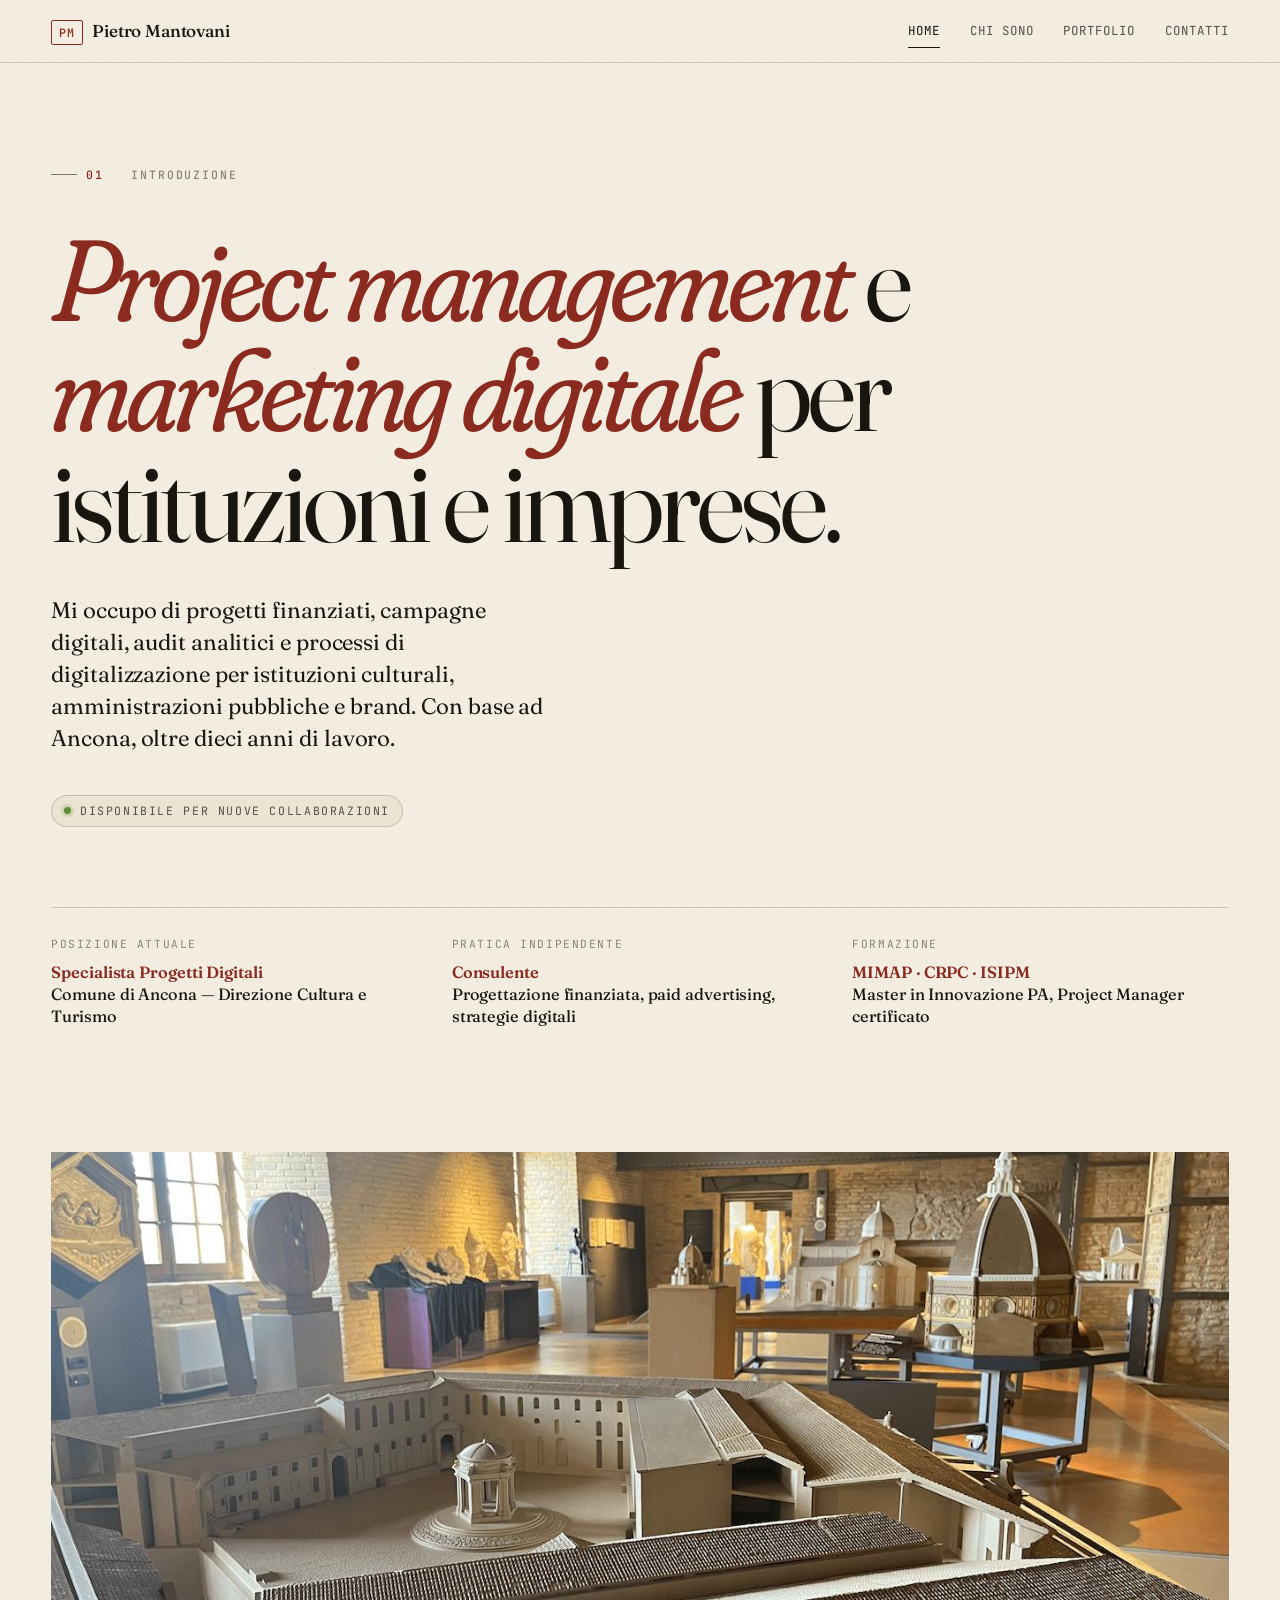
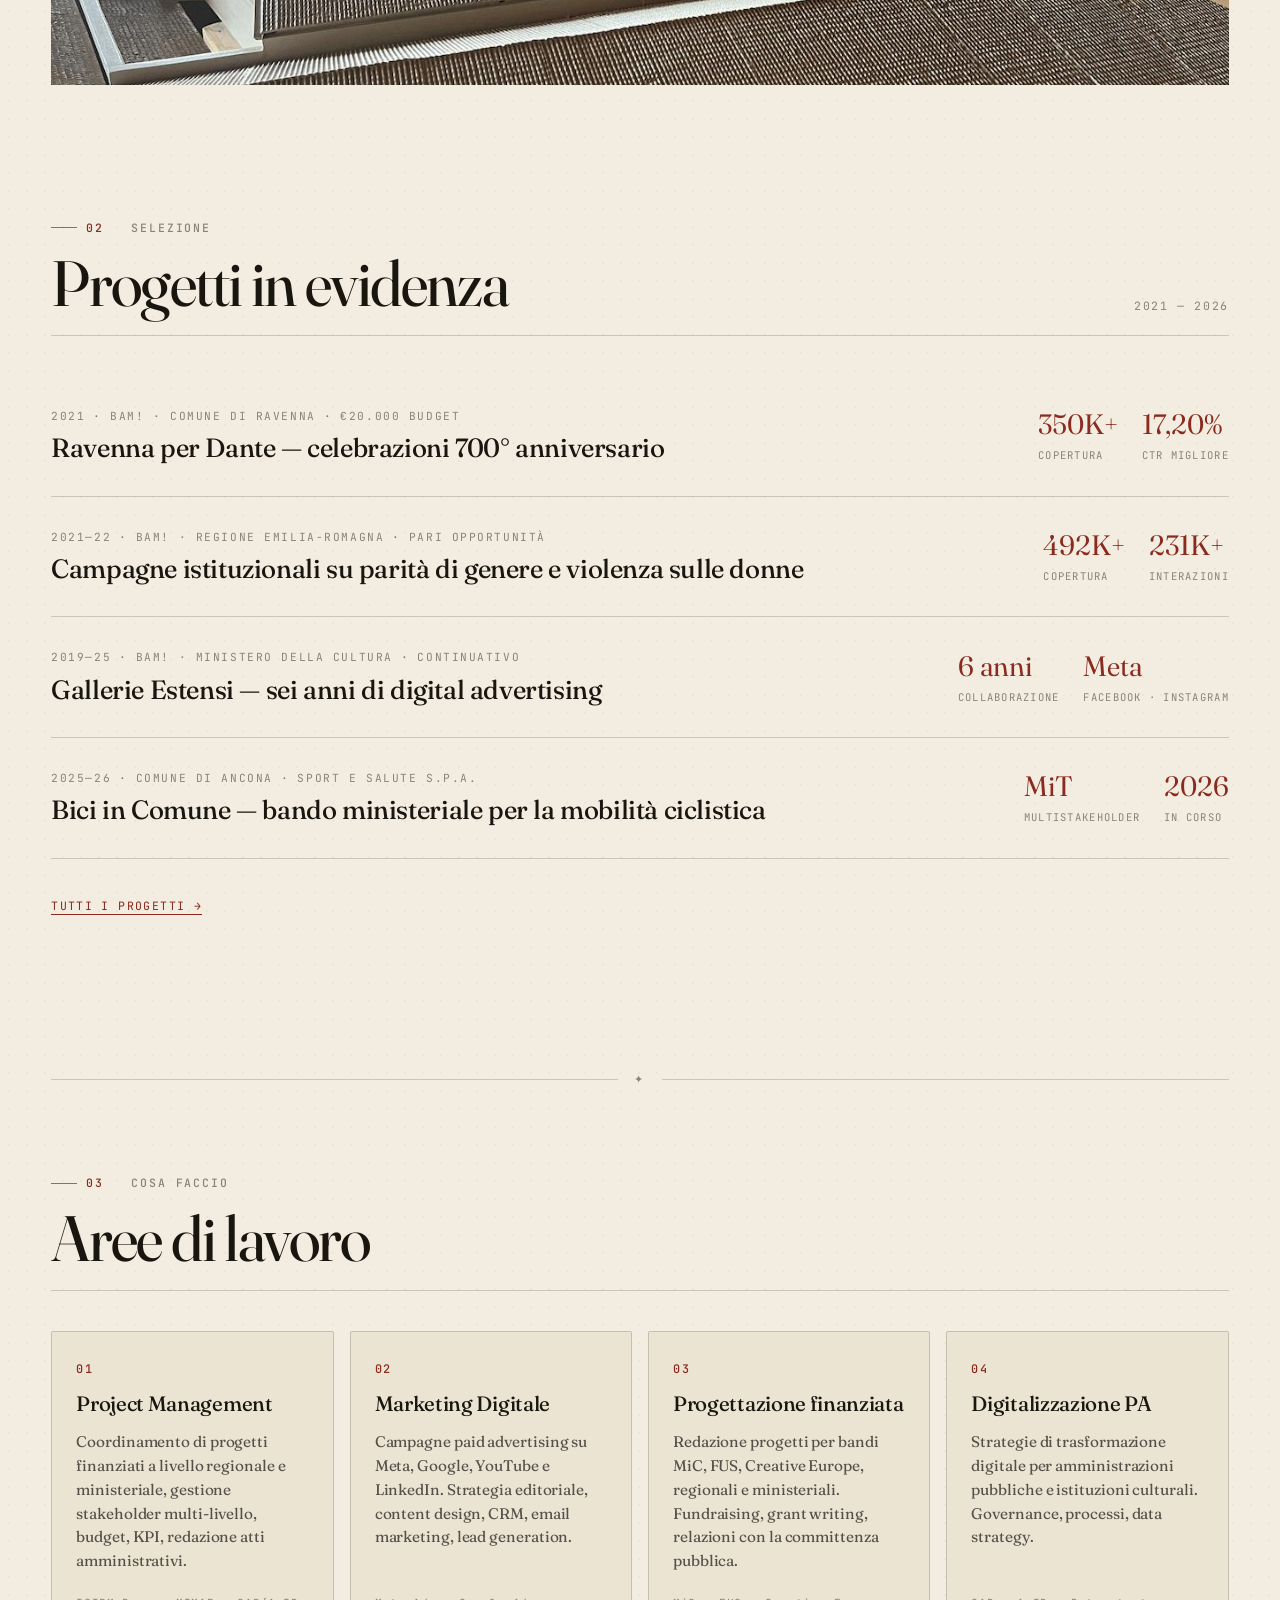
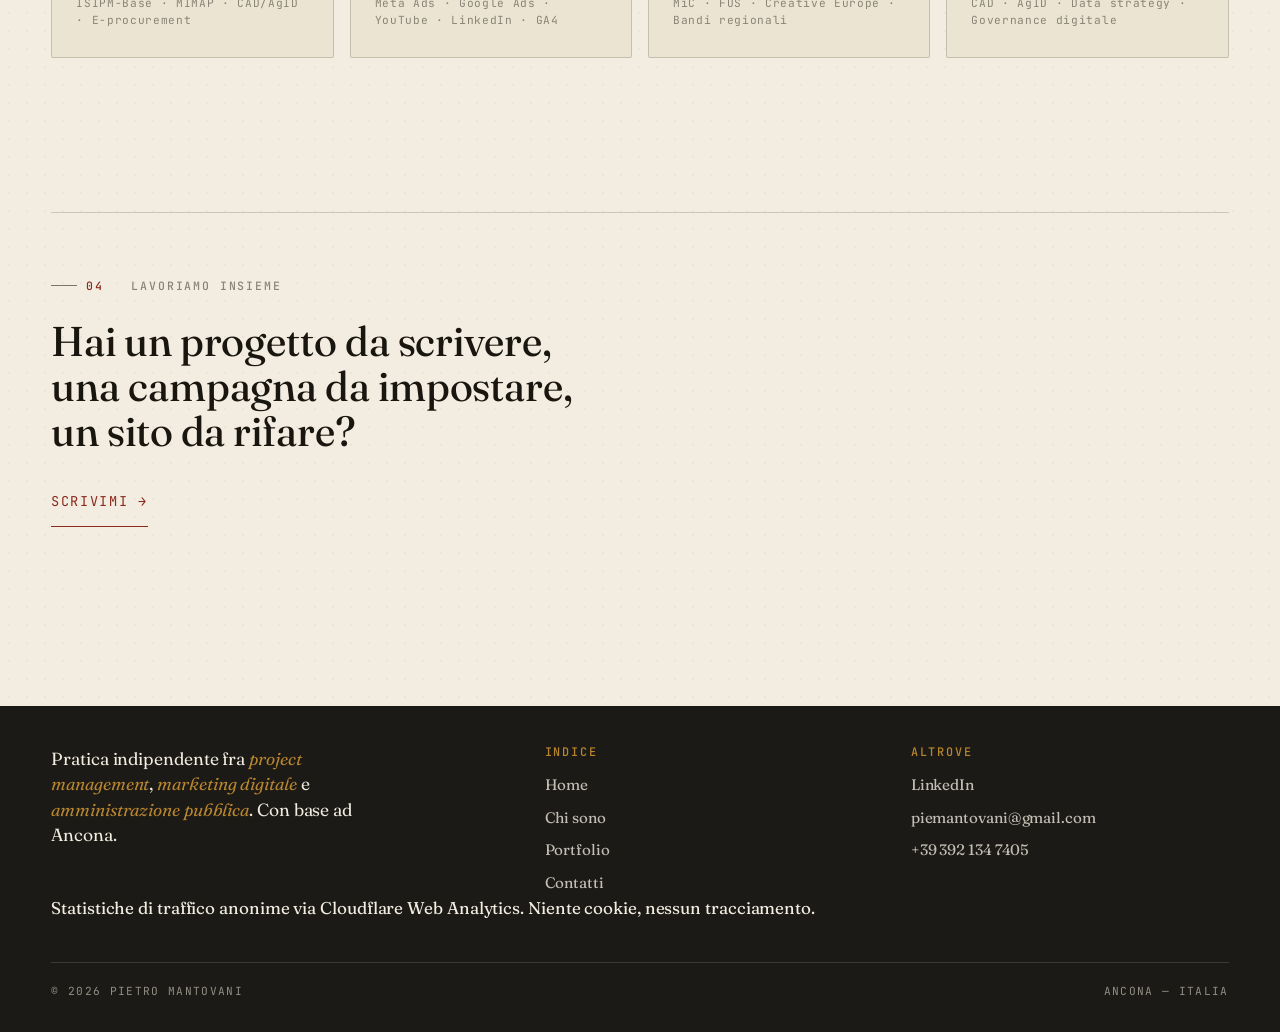
==== commit 032c389c: "Update index.html" ====
--- a/index.html
+++ b/index.html
@@ -223,7 +223,7 @@
     </section>
   </main>
 
- <footer class="site-footer">
+<footer class="site-footer">
   <div class="footer-inner">
     <p class="colophon">
       Pratica indipendente fra <em>project management</em>, <em>marketing digitale</em> e <em>amministrazione pubblica</em>. Con base ad Ancona.
@@ -246,9 +246,11 @@
       </ul>
     </div>
   </div>
+  <p class="foot-note">
+    Statistiche di traffico anonime via <a href="https://www.cloudflare.com/web-analytics/" target="_blank" rel="noopener">Cloudflare Web Analytics</a>. Niente cookie, nessun tracciamento.
+  </p>
   <div class="foot-bar">
     <span>© <span data-year>2026</span> Pietro Mantovani</span>
-    <span><a href="contatti.html#privacy">Privacy</a></span>
     <span>Ancona — Italia</span>
   </div>
 </footer>
--- a/style.css
+++ b/style.css
@@ -1354,32 +1354,3 @@
     height: auto;
   }
 }
-
-.privacy-note {
-  max-width: 60ch;
-  margin: 4rem auto 2rem;
-  padding: 0 1.5rem;
-  text-align: center;
-  font-size: 0.9rem;
-  line-height: 1.6;
-  color: #555;
-}
-
-.privacy-note h2 {
-  font-size: 0.75rem;
-  letter-spacing: 0.15em;
-  text-transform: uppercase;
-  font-weight: normal;
-  color: #888;
-  margin-bottom: 1.5rem;
-}
-
-.privacy-note p {
-  margin-bottom: 0.8rem;
-}
-
-.privacy-note a {
-  color: inherit;
-  text-decoration: underline;
-  text-underline-offset: 2px;
-}
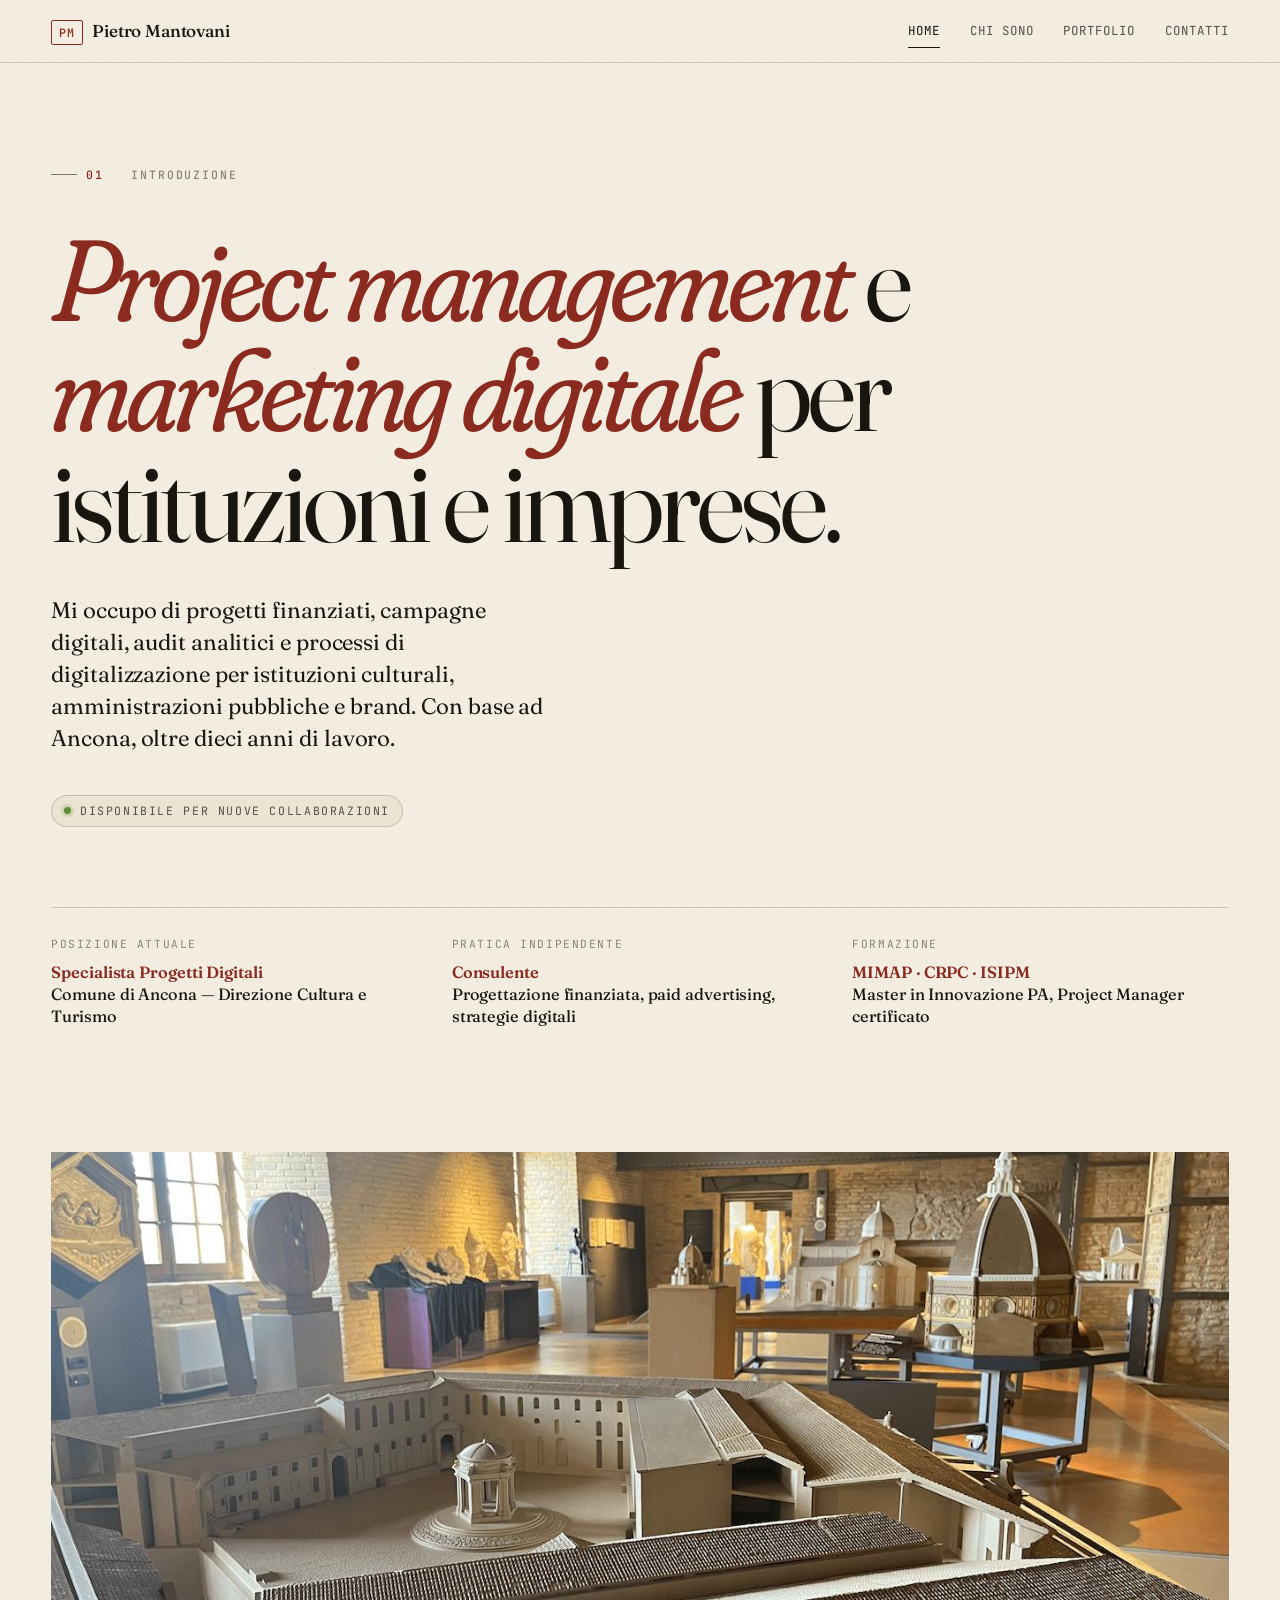
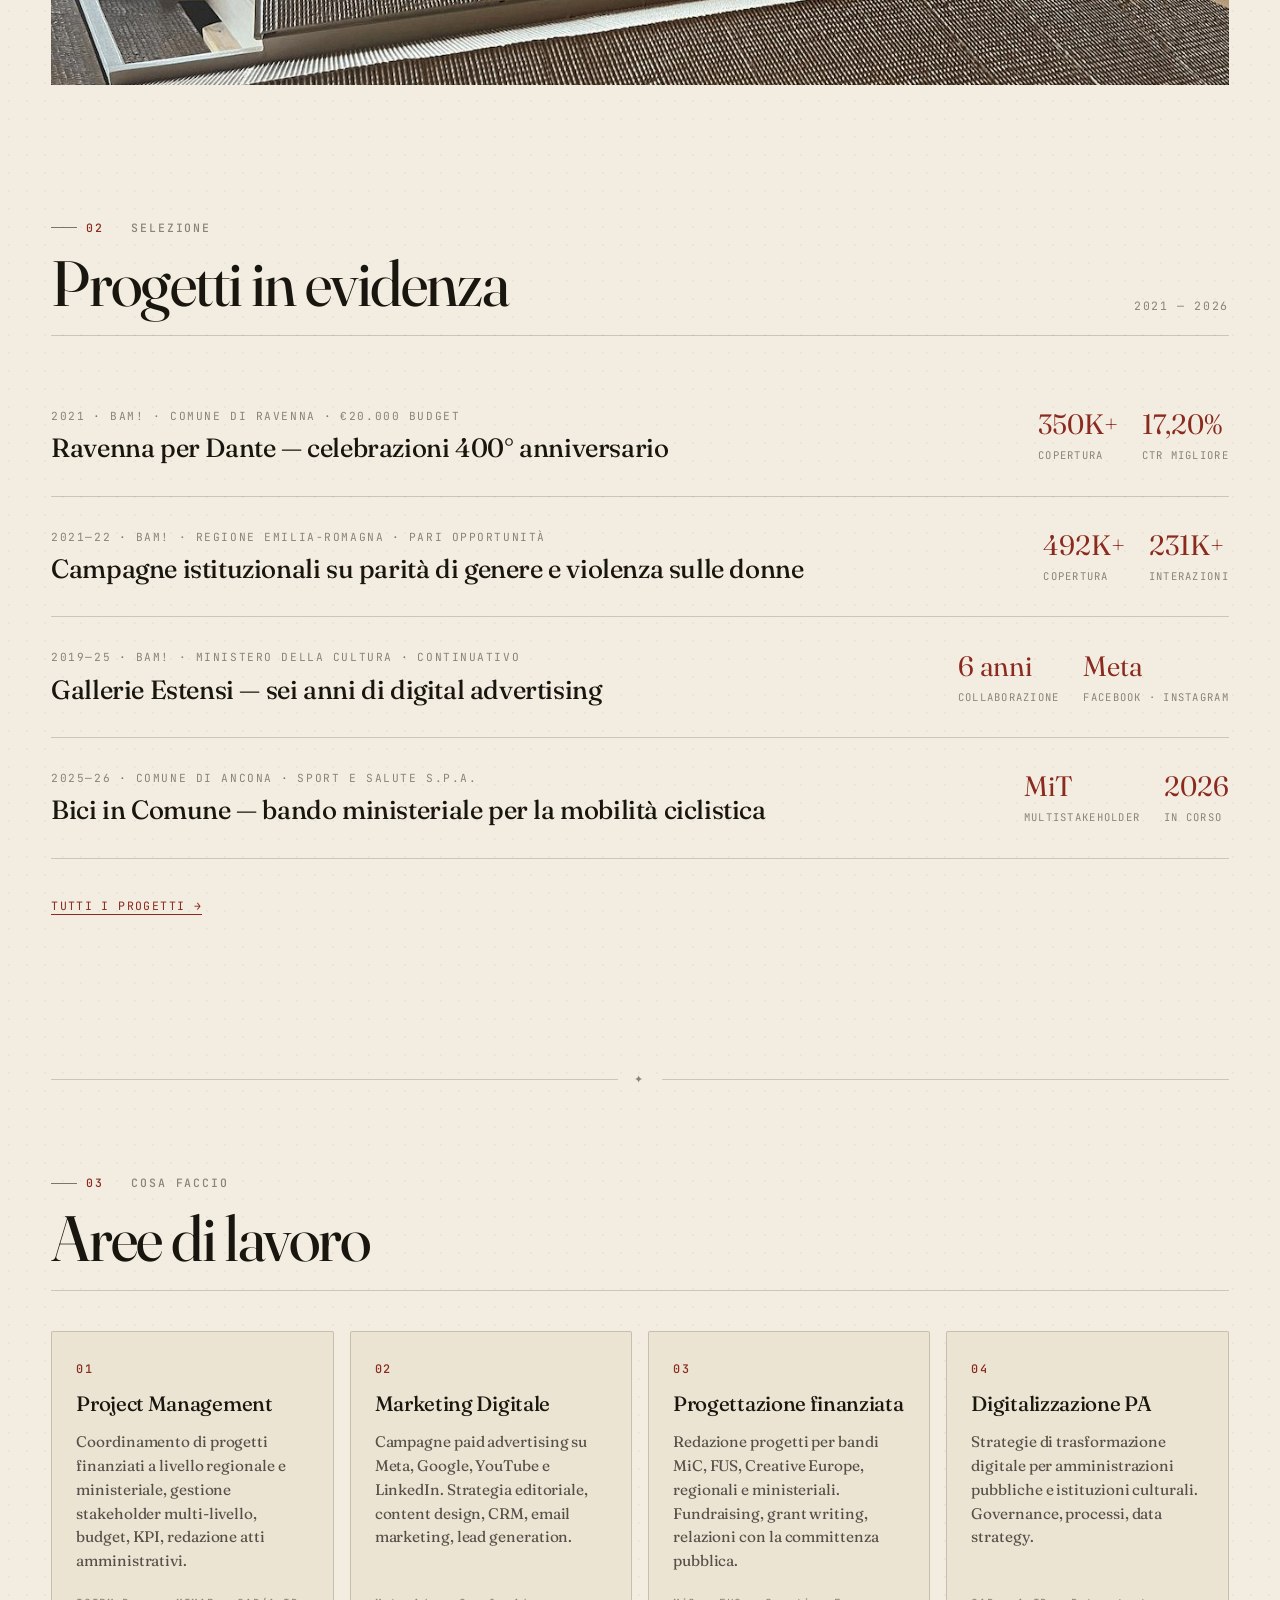
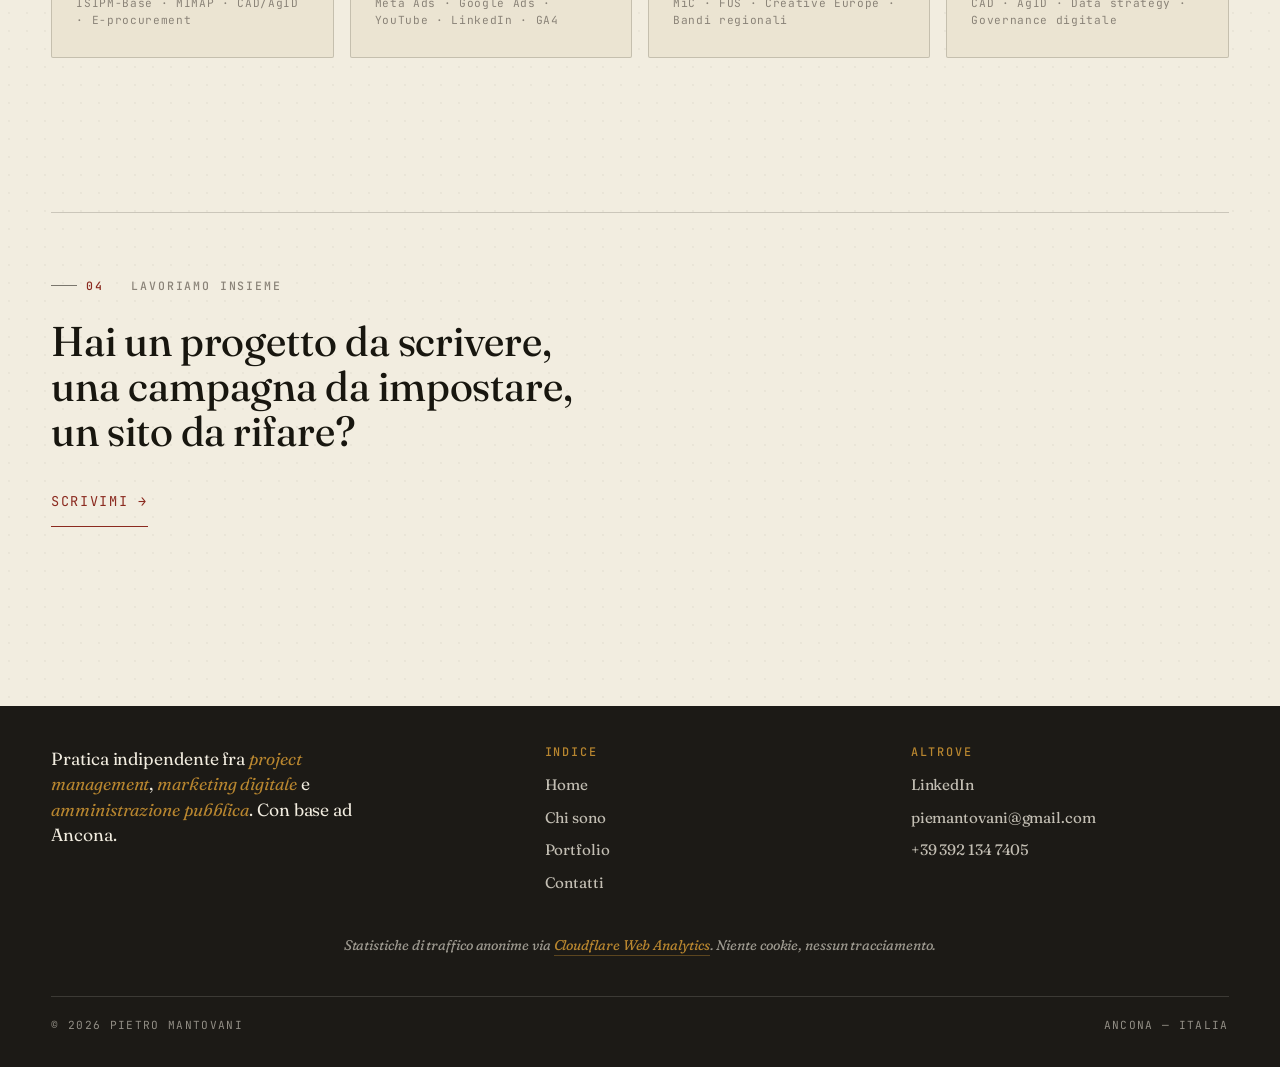
==== commit 392b5987: "Update index.html" ====
--- a/index.html
+++ b/index.html
@@ -112,7 +112,7 @@
               <span>BAM! · Comune di Ravenna</span>
               <span>€20.000 budget</span>
             </span>
-            <span class="h-title">Ravenna per Dante — celebrazioni 700° anniversario</span>
+            <span class="h-title">Ravenna per Dante — celebrazioni 400° anniversario</span>
           </div>
           <div class="nums">
             <div><span class="num">350K+</span><span class="lbl">Copertura</span></div>
--- a/style.css
+++ b/style.css
@@ -1354,3 +1354,26 @@
     height: auto;
   }
 }
+
+.foot-note {
+  max-width: var(--max-w);
+  margin: 2.5rem auto 0;
+  padding: 0 var(--gutter);
+  font-family: var(--serif);
+  font-style: italic;
+  font-variation-settings: "opsz" 18, "SOFT" 100;
+  font-size: 0.88rem;
+  line-height: 1.5;
+  color: rgba(242, 237, 224, 0.6);
+  text-align: center;
+}
+.foot-note a {
+  color: var(--ochre);
+  border-bottom: 1px solid rgba(184, 134, 47, 0.4);
+  padding-bottom: 1px;
+  transition: color 160ms ease, border-color 160ms ease;
+}
+.foot-note a:hover {
+  color: var(--bg);
+  border-bottom-color: var(--ochre);
+}
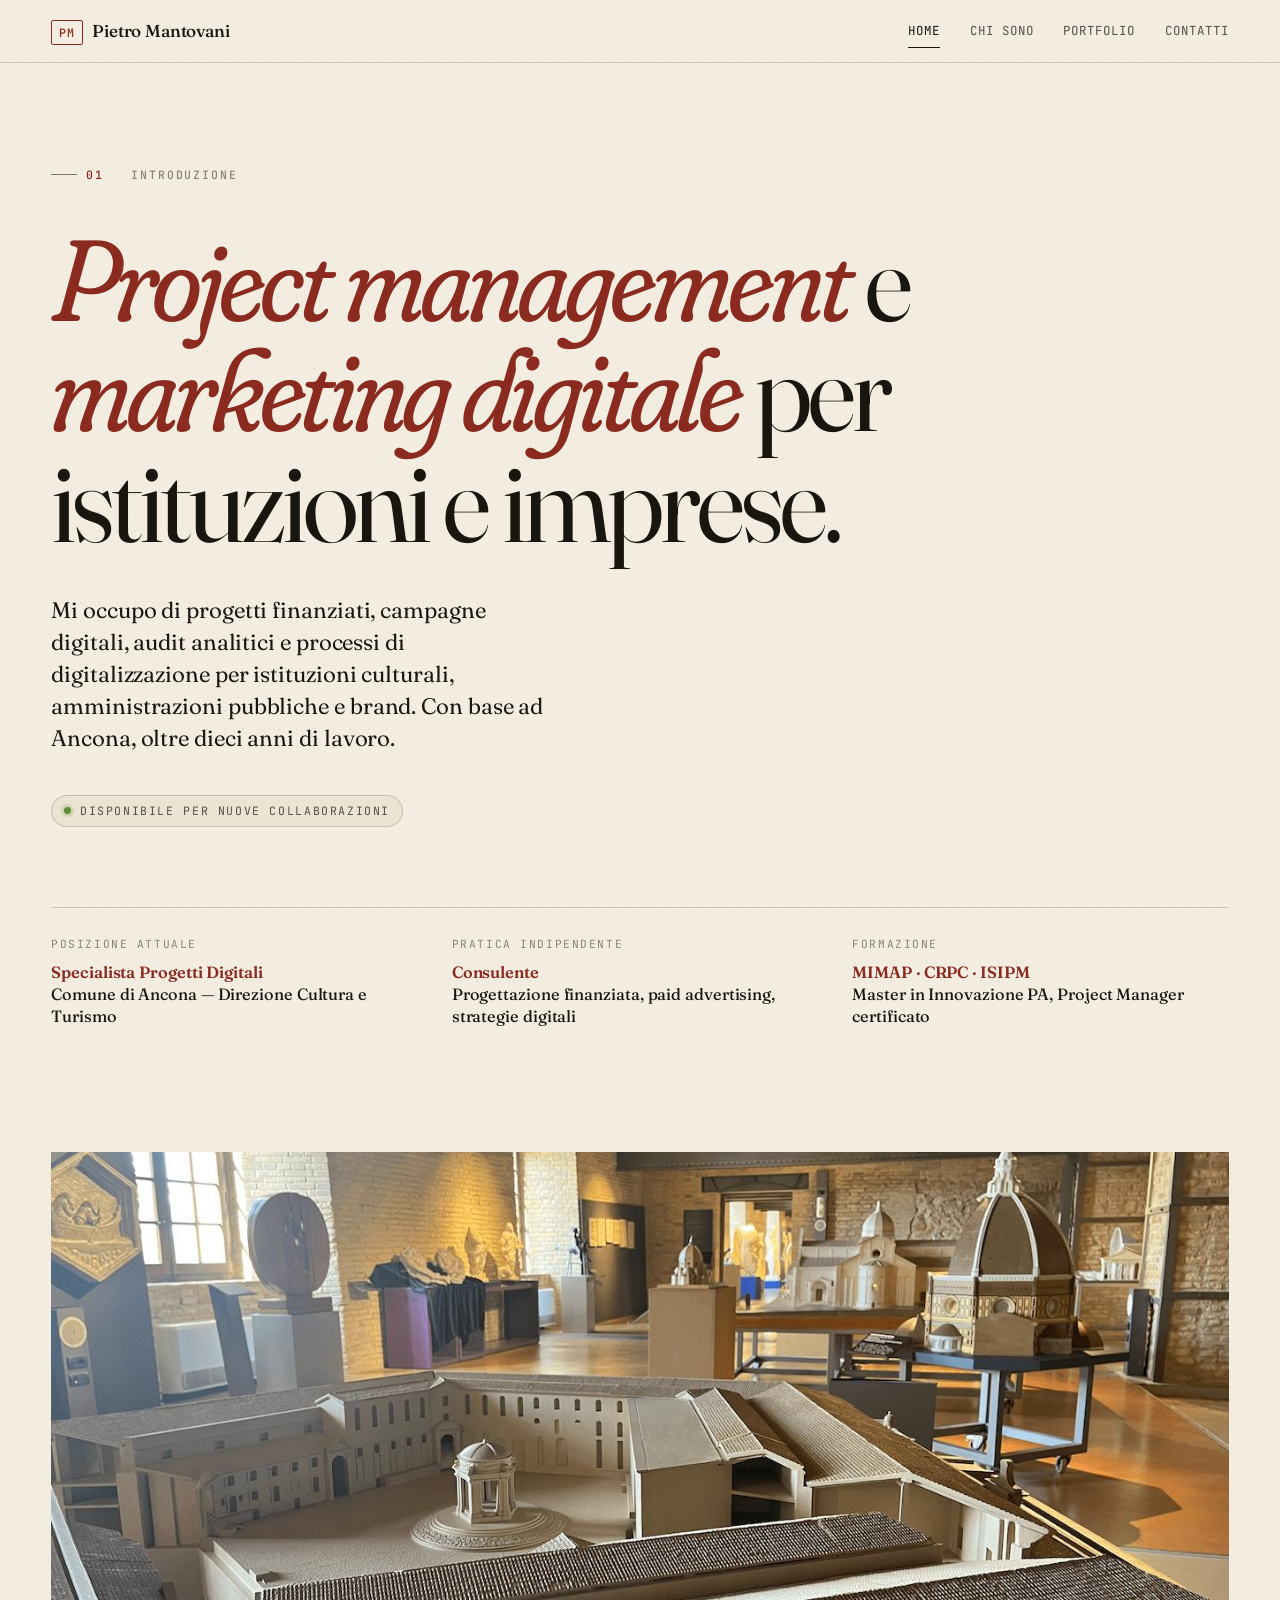
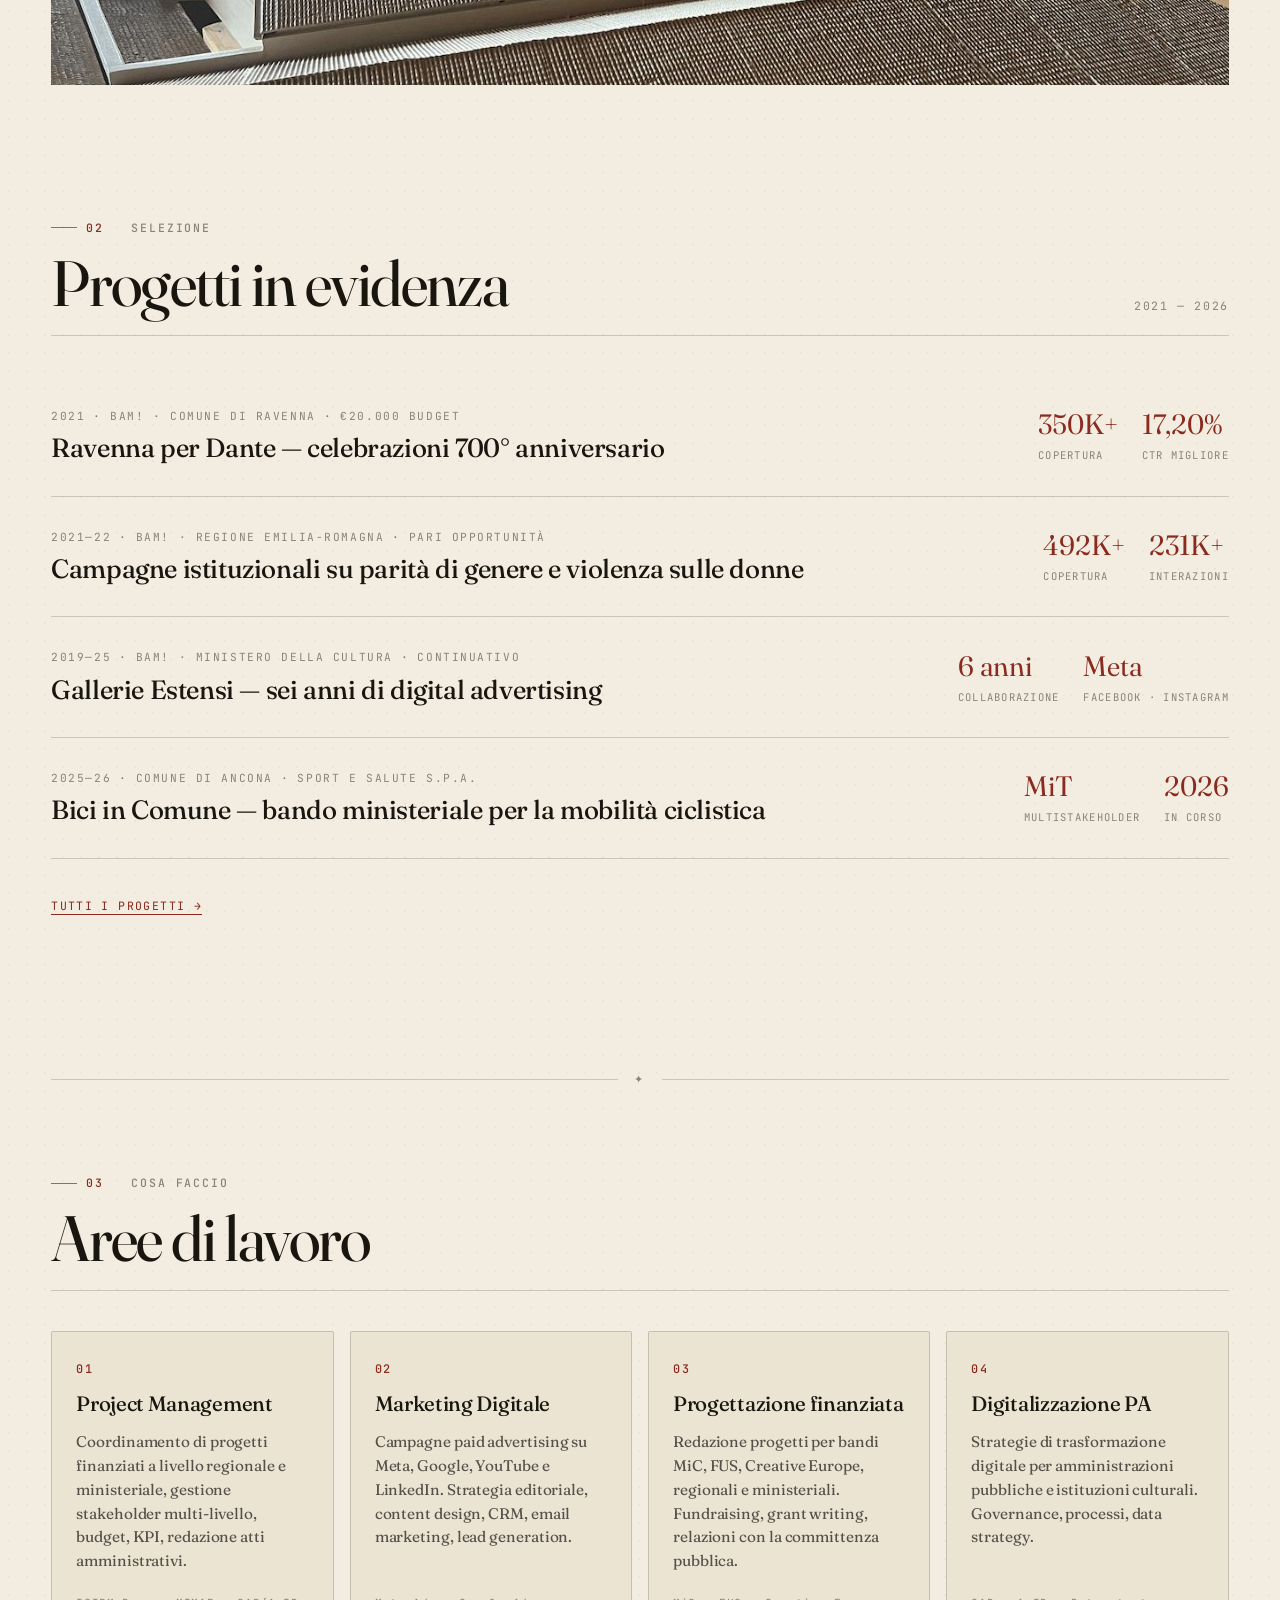
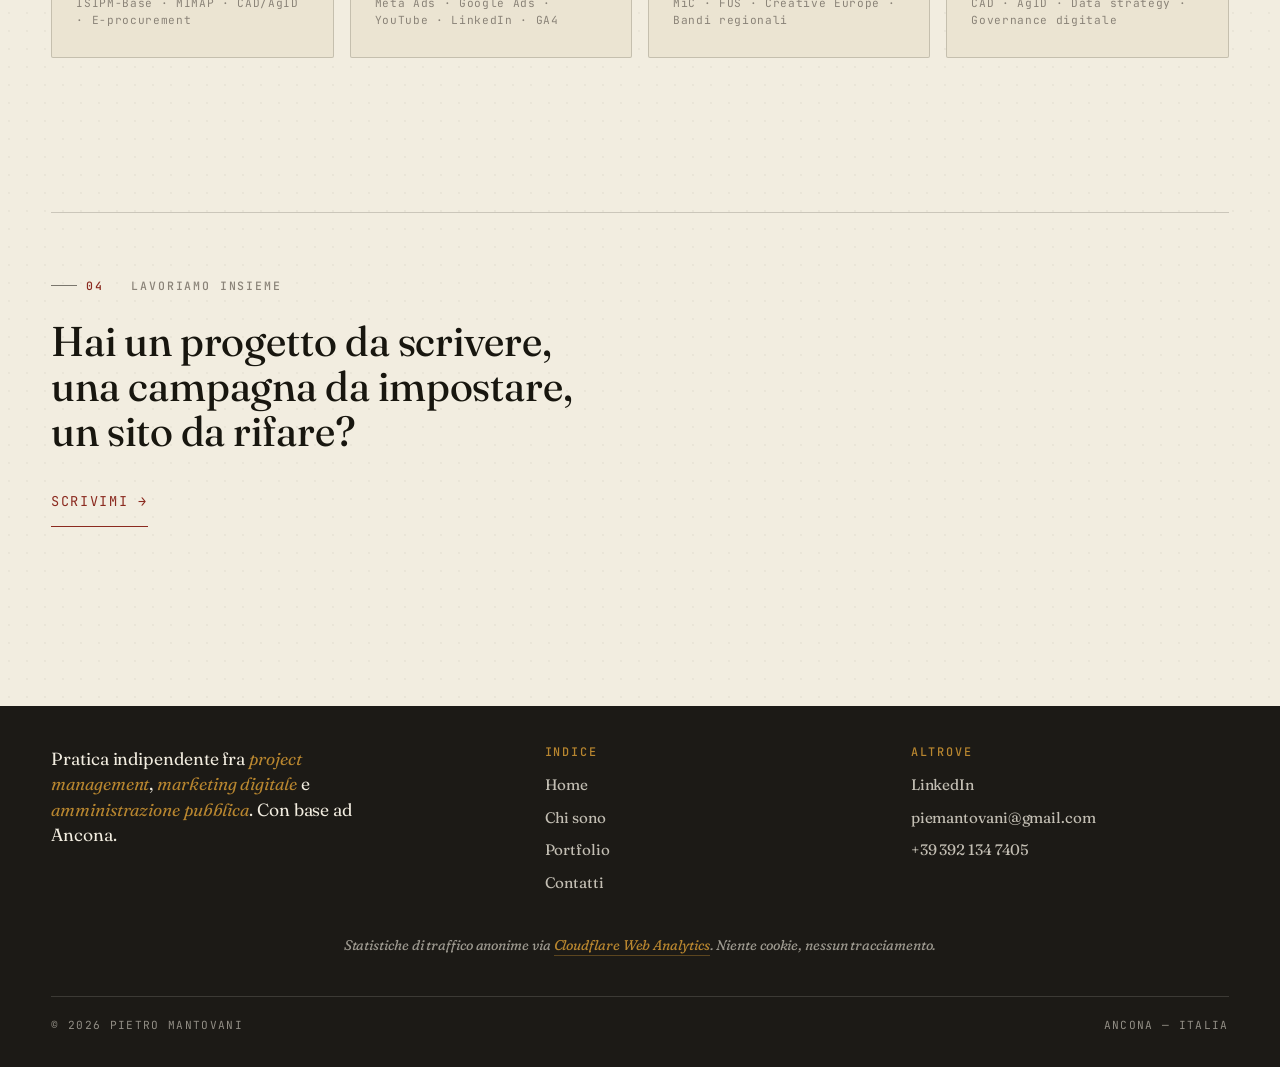
==== commit 237ab402: "Update index.html" ====
--- a/index.html
+++ b/index.html
@@ -112,7 +112,7 @@
               <span>BAM! · Comune di Ravenna</span>
               <span>€20.000 budget</span>
             </span>
-            <span class="h-title">Ravenna per Dante — celebrazioni 400° anniversario</span>
+            <span class="h-title">Ravenna per Dante — celebrazioni 700° anniversario</span>
           </div>
           <div class="nums">
             <div><span class="num">350K+</span><span class="lbl">Copertura</span></div>
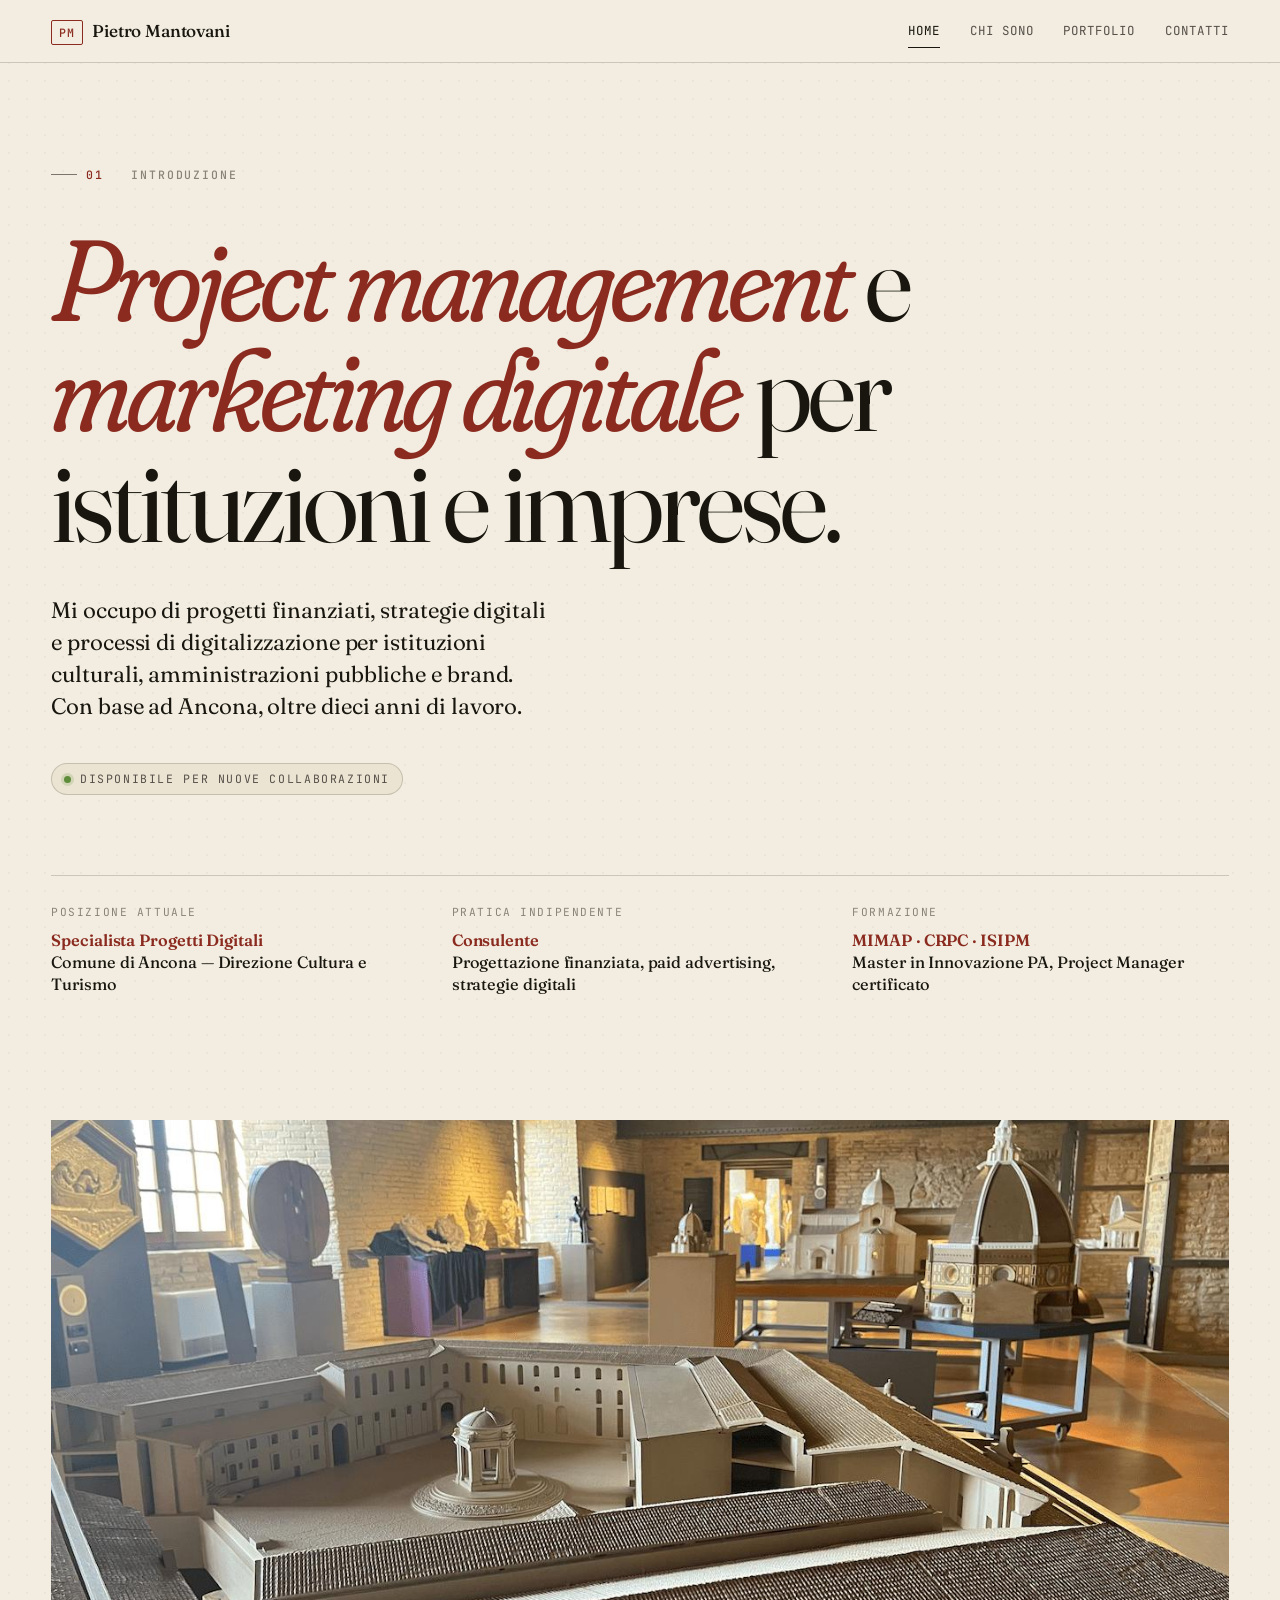
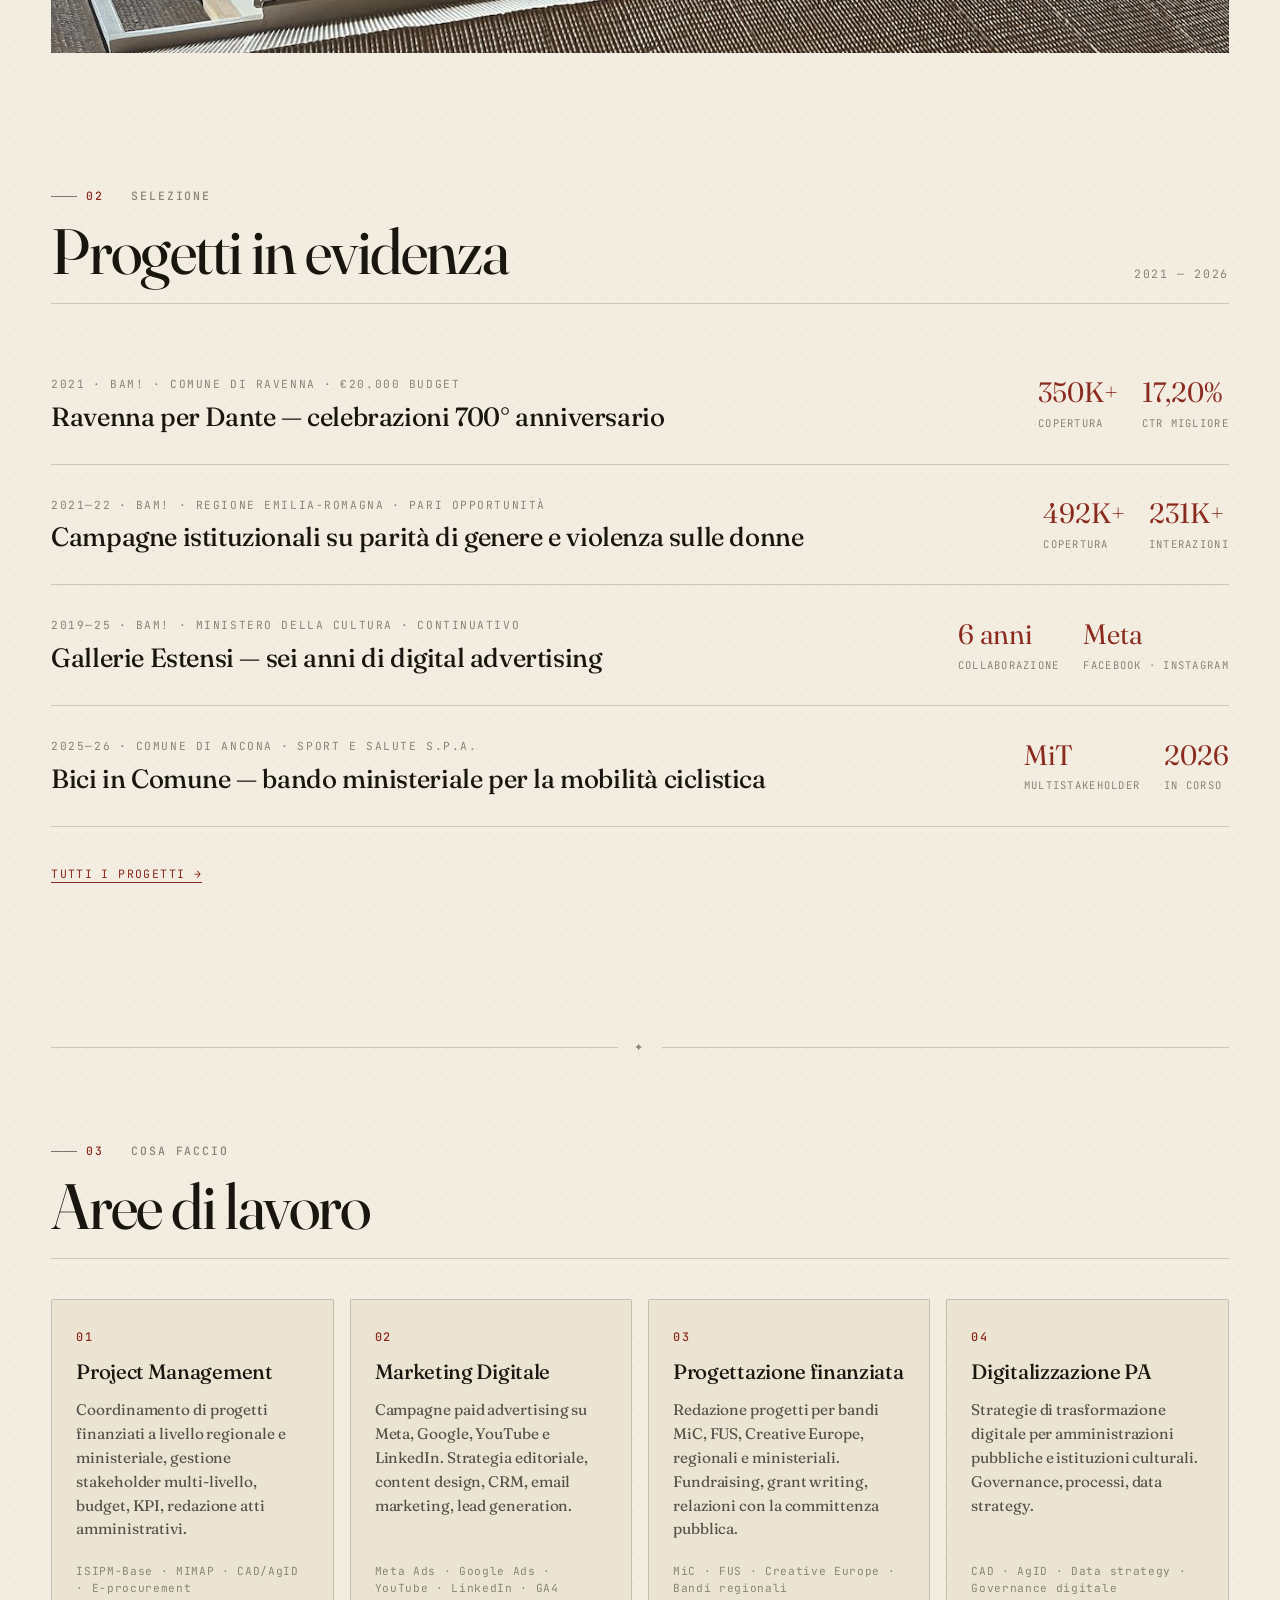
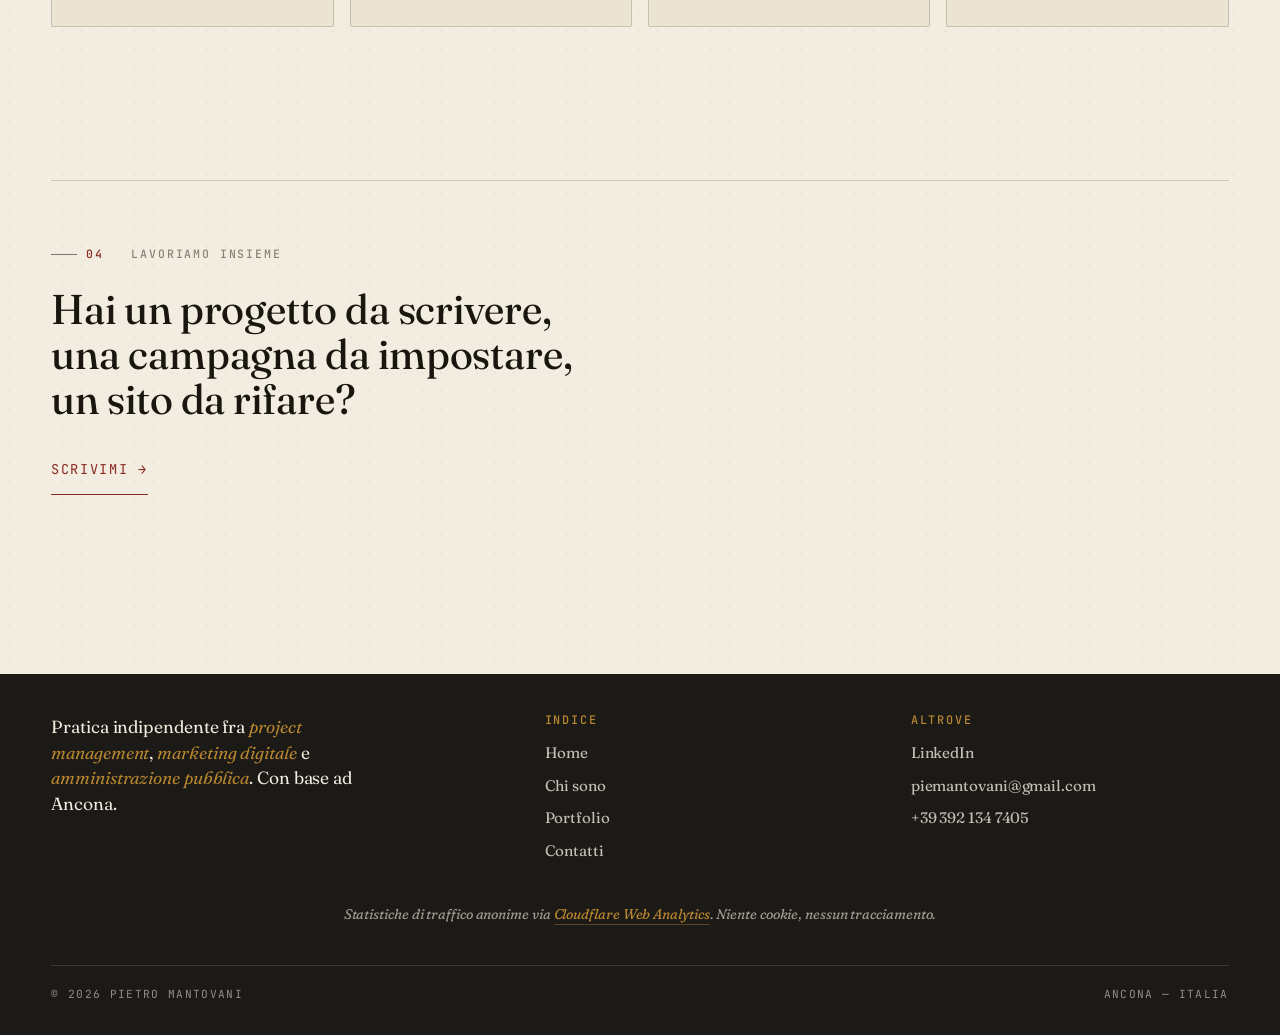
==== commit adfc8d4c: "Update index.html" ====
--- a/index.html
+++ b/index.html
@@ -41,8 +41,7 @@
         </h1>
 
         <p class="lede reveal" data-delay="2">
-          Mi occupo di progetti finanziati, campagne digitali, audit analitici
-          e processi di digitalizzazione per istituzioni culturali, amministrazioni pubbliche e brand.
+          Mi occupo di progetti finanziati, strategie digitali e processi di digitalizzazione per istituzioni culturali, amministrazioni pubbliche e brand.
           Con base ad Ancona, oltre dieci anni di lavoro.
         </p>
 
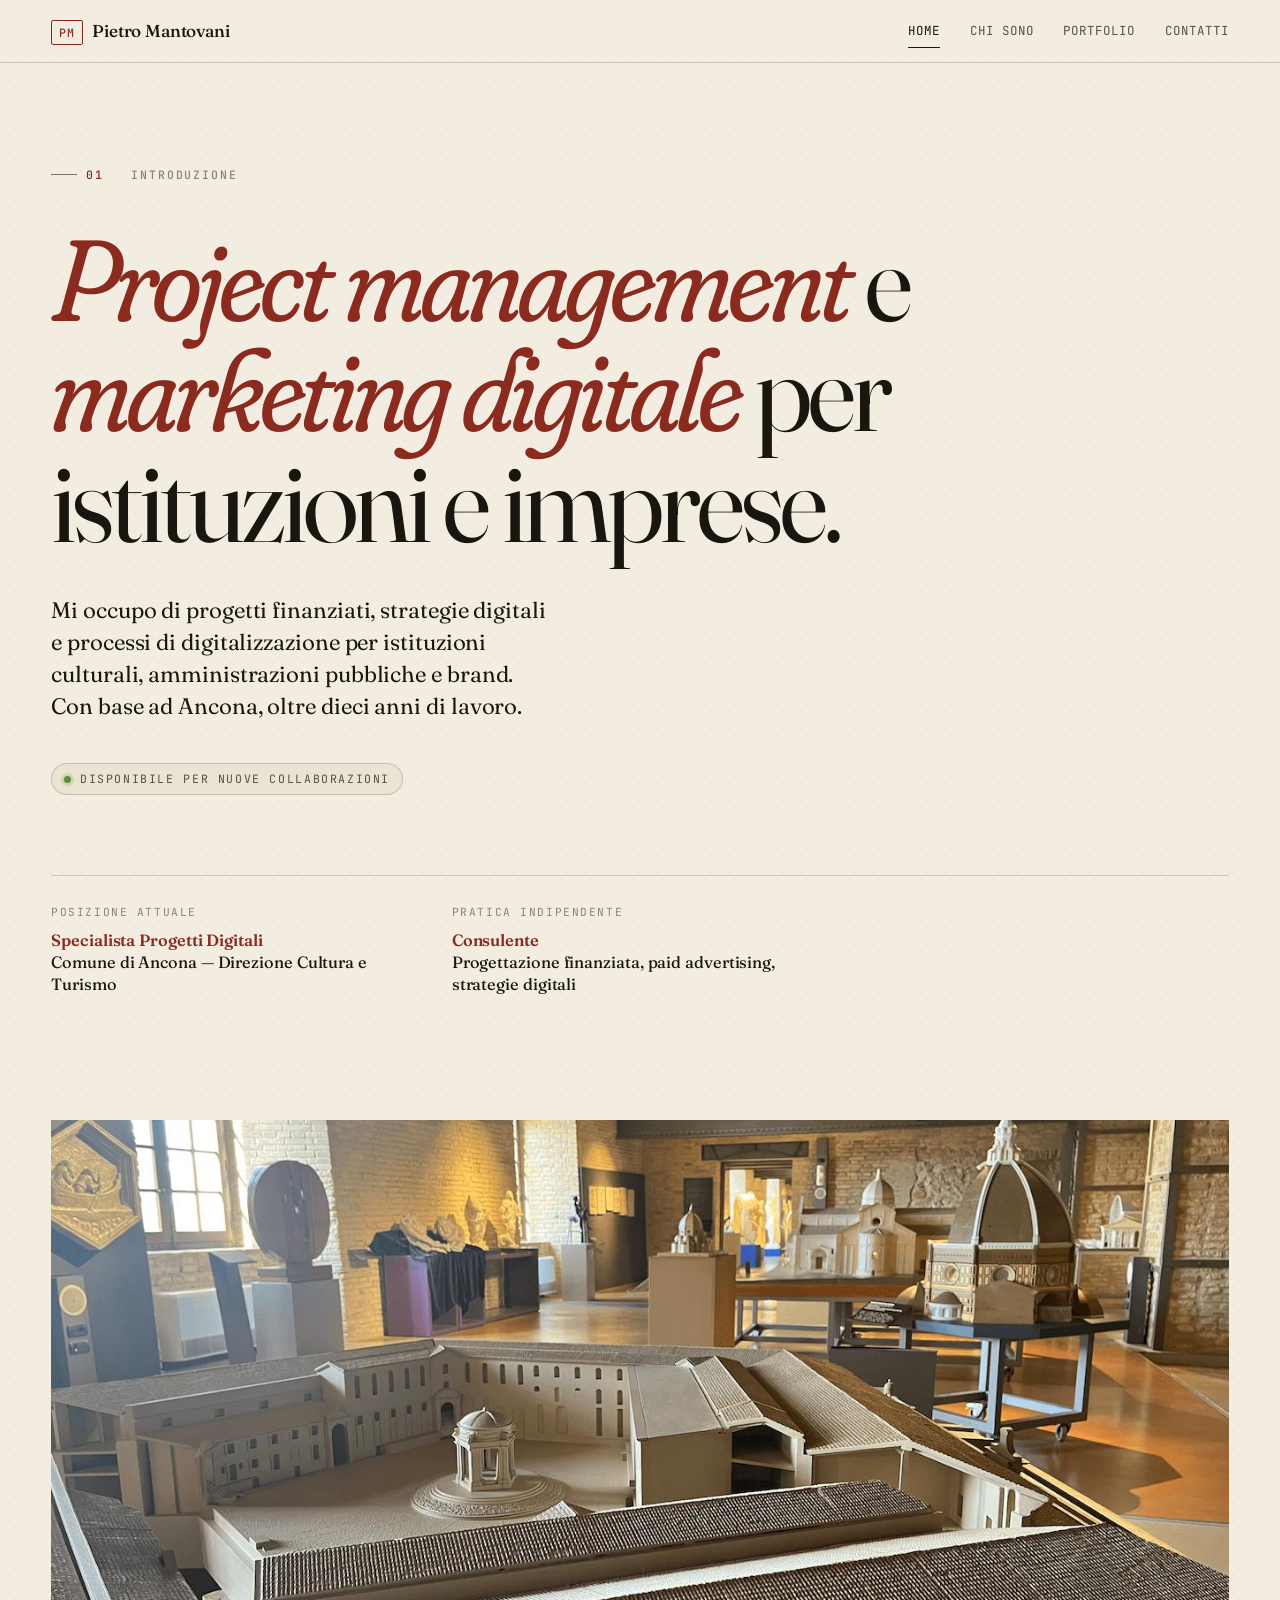
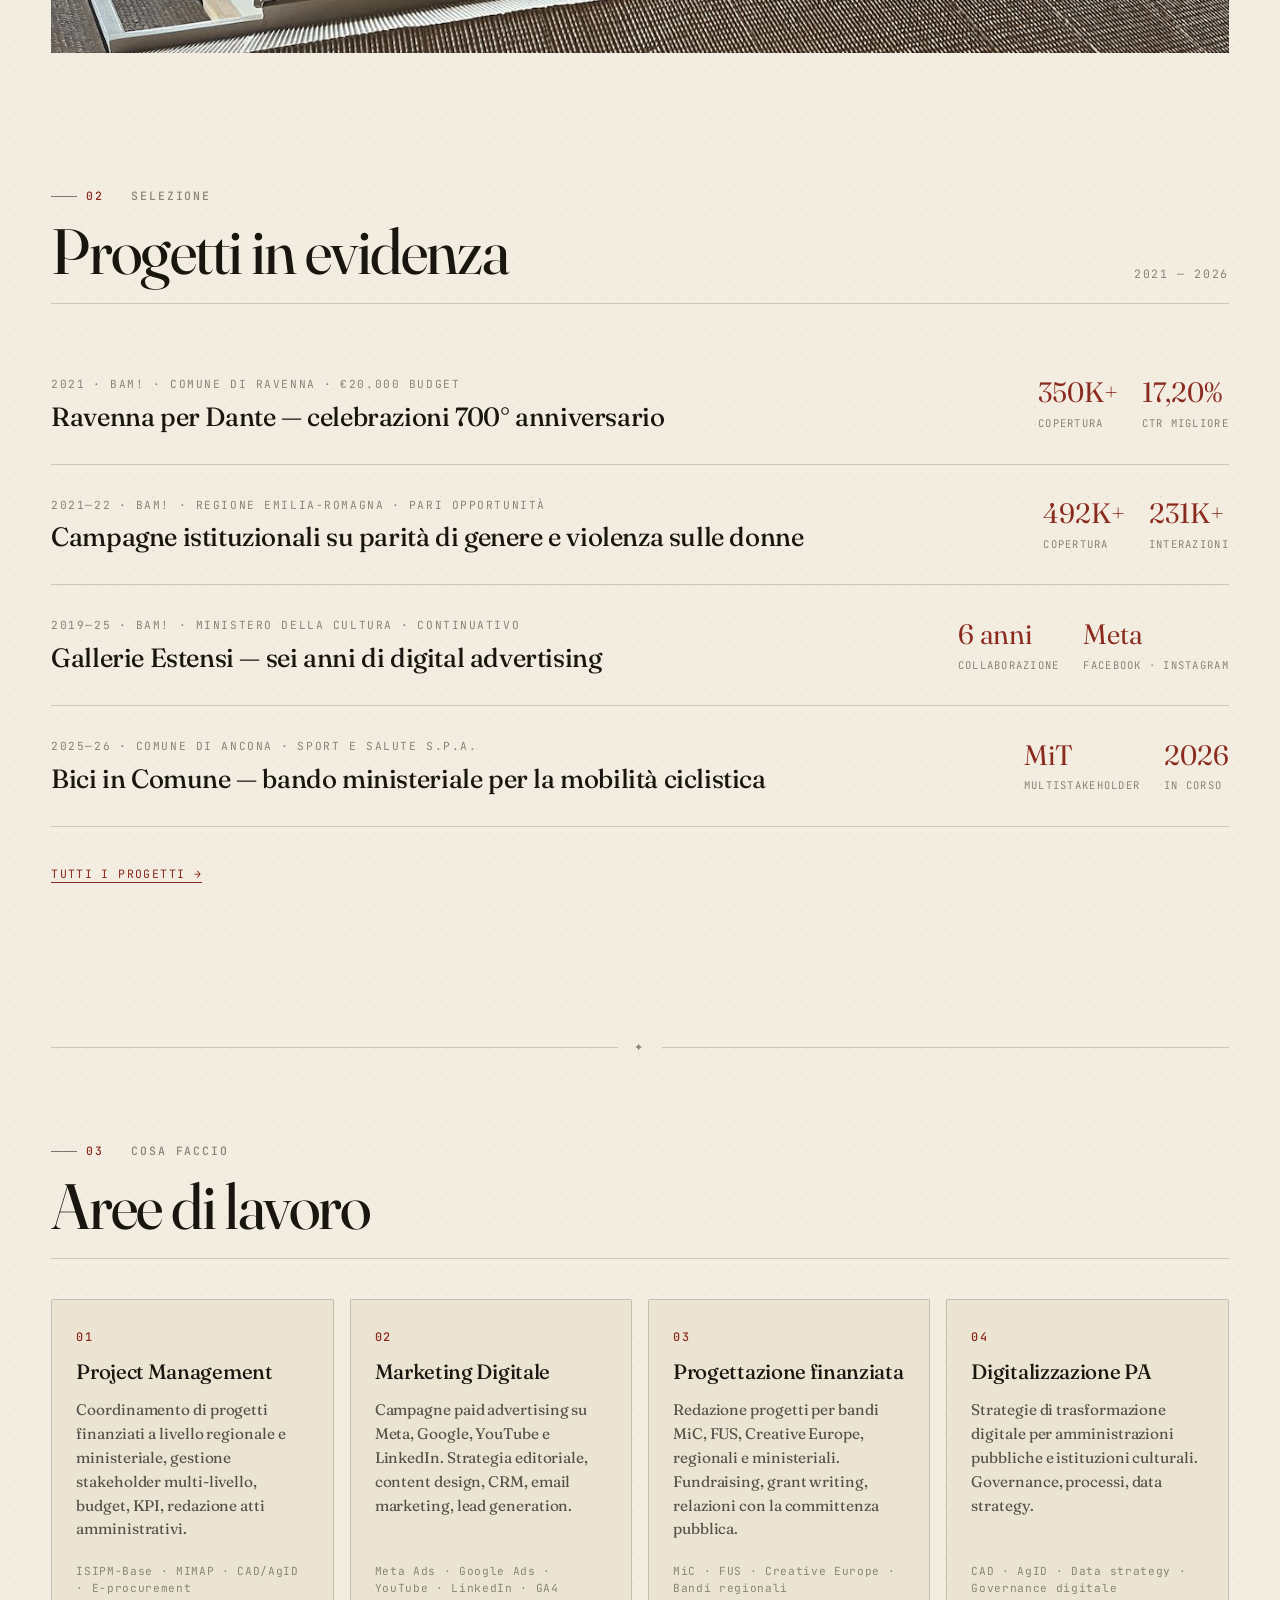
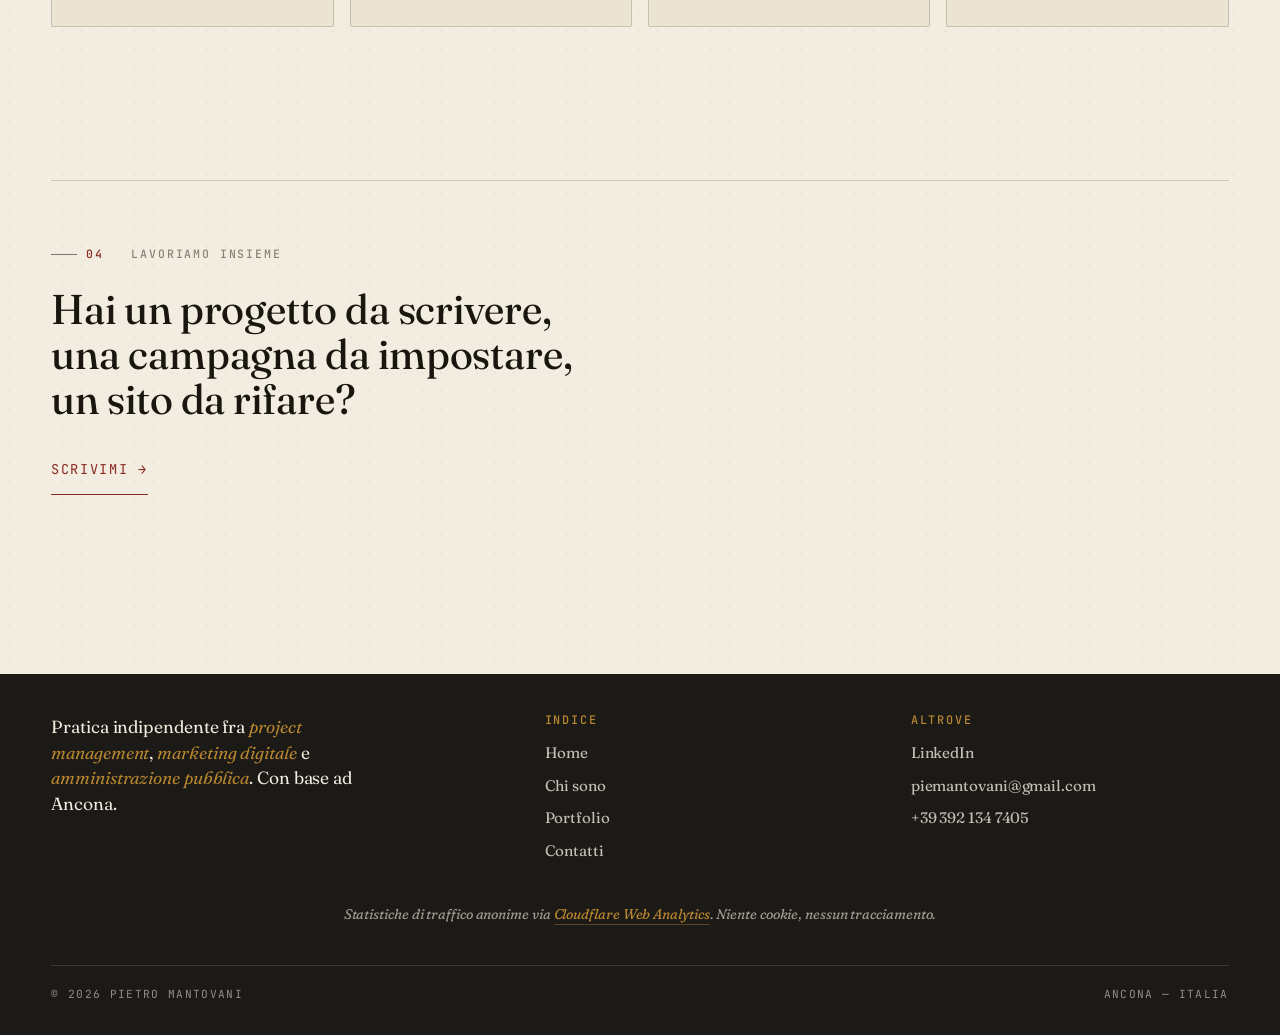
==== commit e951ceec: "Update index.html" ====
--- a/index.html
+++ b/index.html
@@ -53,29 +53,21 @@
         </div>
 
         <div class="hero-meta reveal" data-delay="4">
-          <div class="cell">
-            <span class="label">Posizione attuale</span>
-            <span class="value">
-              <strong>Specialista Progetti Digitali</strong><br>
-              Comune di Ancona — Direzione Cultura e Turismo
-            </span>
-          </div>
-          <div class="cell">
-            <span class="label">Pratica indipendente</span>
-            <span class="value">
-              <strong>Consulente</strong><br>
-              Progettazione finanziata, paid advertising, strategie digitali
-            </span>
-          </div>
-          <div class="cell">
-            <span class="label">Formazione</span>
-            <span class="value">
-              <strong>MIMAP · CRPC · ISIPM</strong><br>
-              Master in Innovazione PA, Project Manager certificato
-            </span>
-          </div>
-        </div>
-      </div>
+  <div class="cell">
+    <span class="label">Posizione attuale</span>
+    <span class="value">
+      <strong>Specialista Progetti Digitali</strong><br>
+      Comune di Ancona — Direzione Cultura e Turismo
+    </span>
+  </div>
+  <div class="cell">
+    <span class="label">Pratica indipendente</span>
+    <span class="value">
+      <strong>Consulente</strong><br>
+      Progettazione finanziata, paid advertising, strategie digitali
+    </span>
+  </div>
+</div>
     </section>
 
     <!-- ADD: banda foto fra hero e progetti -->
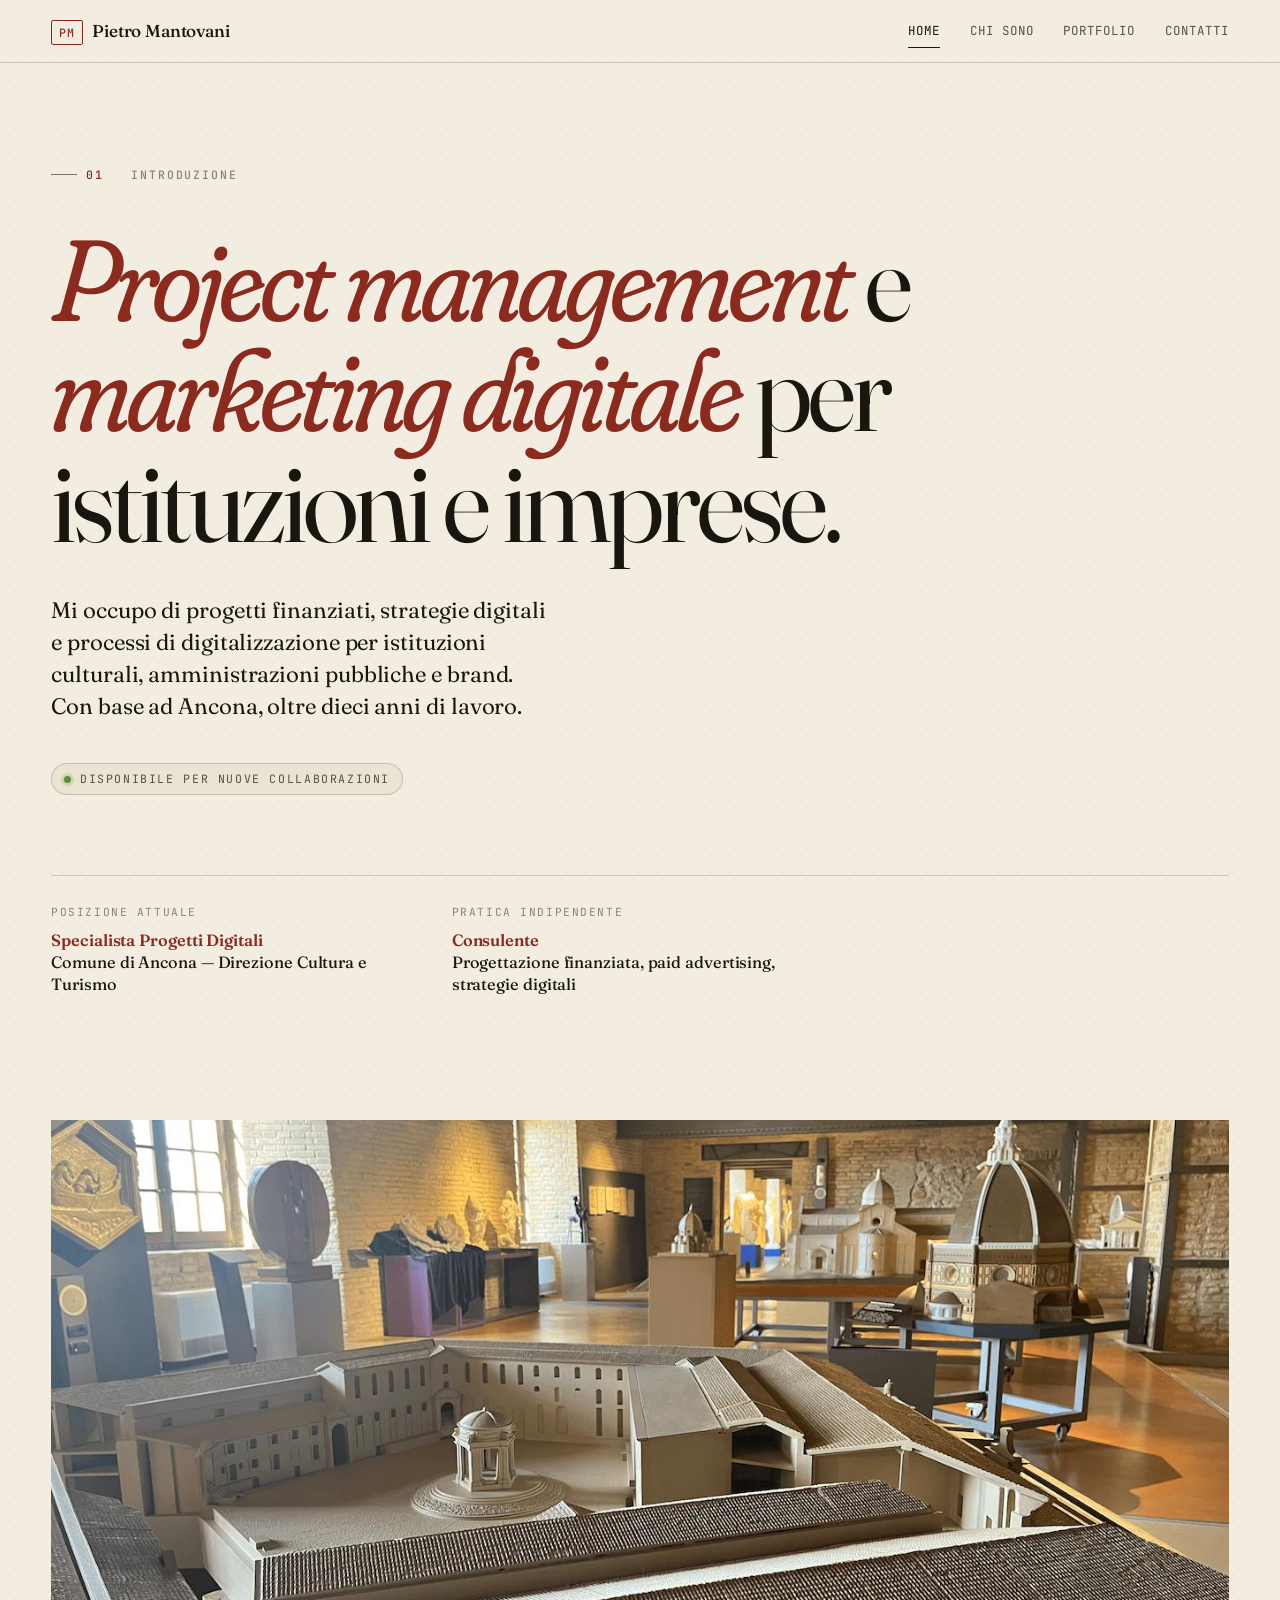
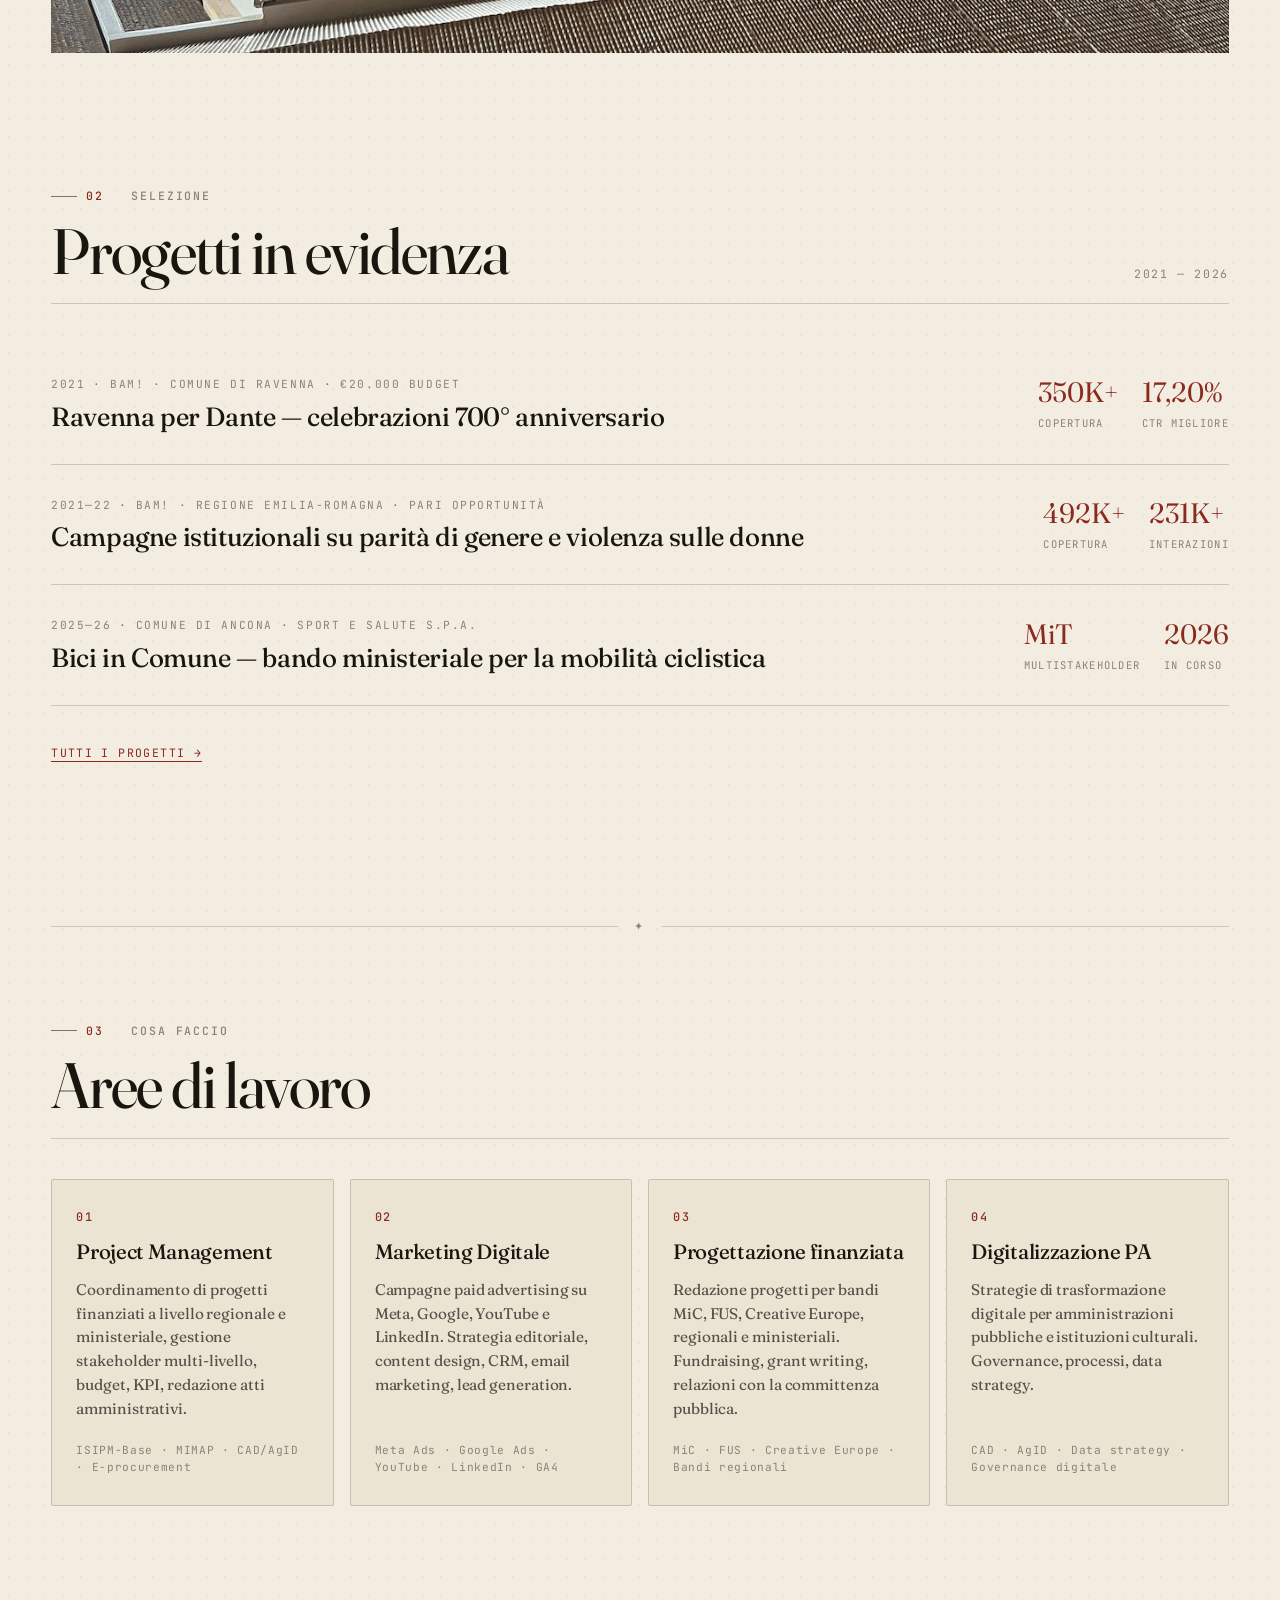
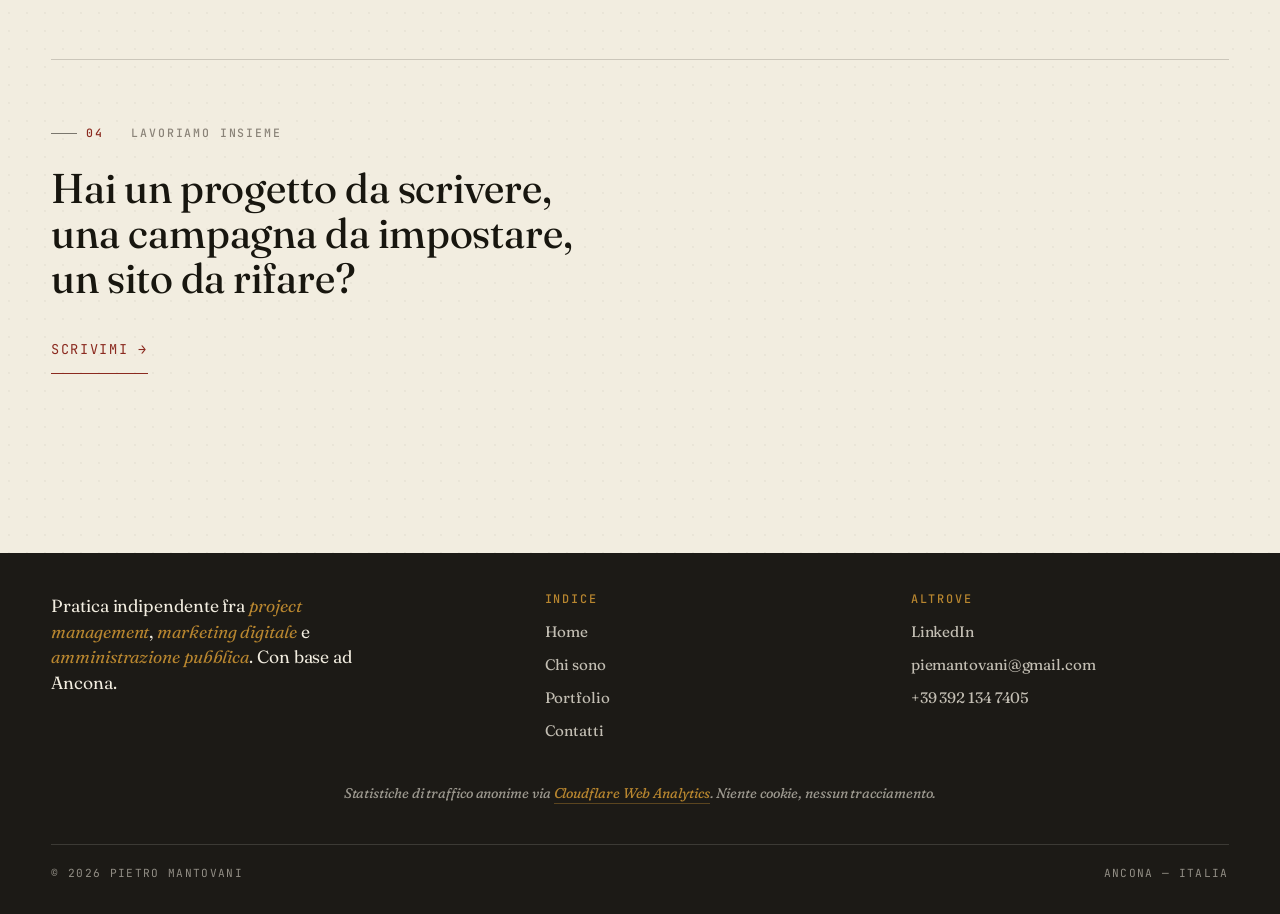
==== commit 844e4415: "Update index.html" ====
--- a/index.html
+++ b/index.html
@@ -126,21 +126,6 @@
           </div>
         </a>
 
-        <a class="highlight-card reveal" href="portfolio.html#gallerie-estensi">
-          <div class="info">
-            <span class="label-row">
-              <span>2019—25</span>
-              <span>BAM! · Ministero della Cultura</span>
-              <span>Continuativo</span>
-            </span>
-            <span class="h-title">Gallerie Estensi — sei anni di digital advertising</span>
-          </div>
-          <div class="nums">
-            <div><span class="num">6&nbsp;anni</span><span class="lbl">Collaborazione</span></div>
-            <div><span class="num">Meta</span><span class="lbl">Facebook · Instagram</span></div>
-          </div>
-        </a>
-
         <a class="highlight-card reveal" href="portfolio.html#bici-in-comune">
           <div class="info">
             <span class="label-row">
